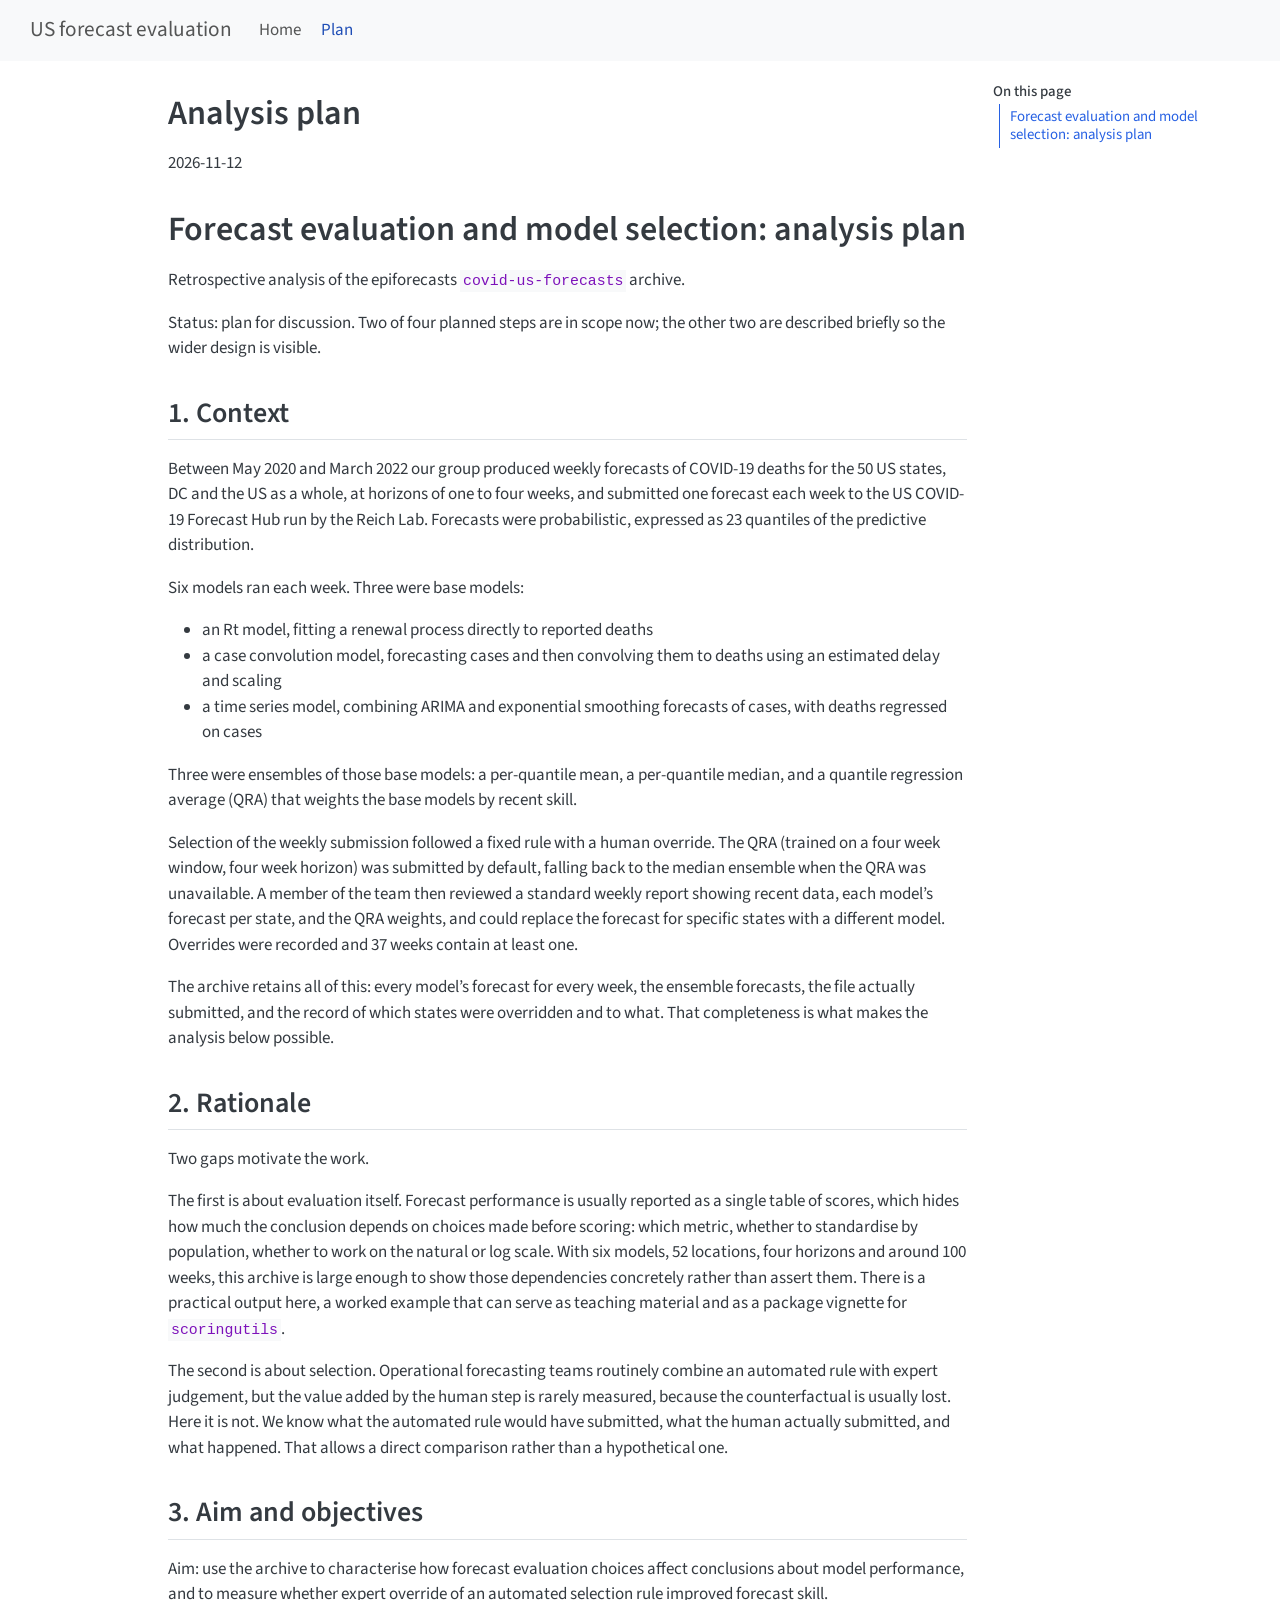
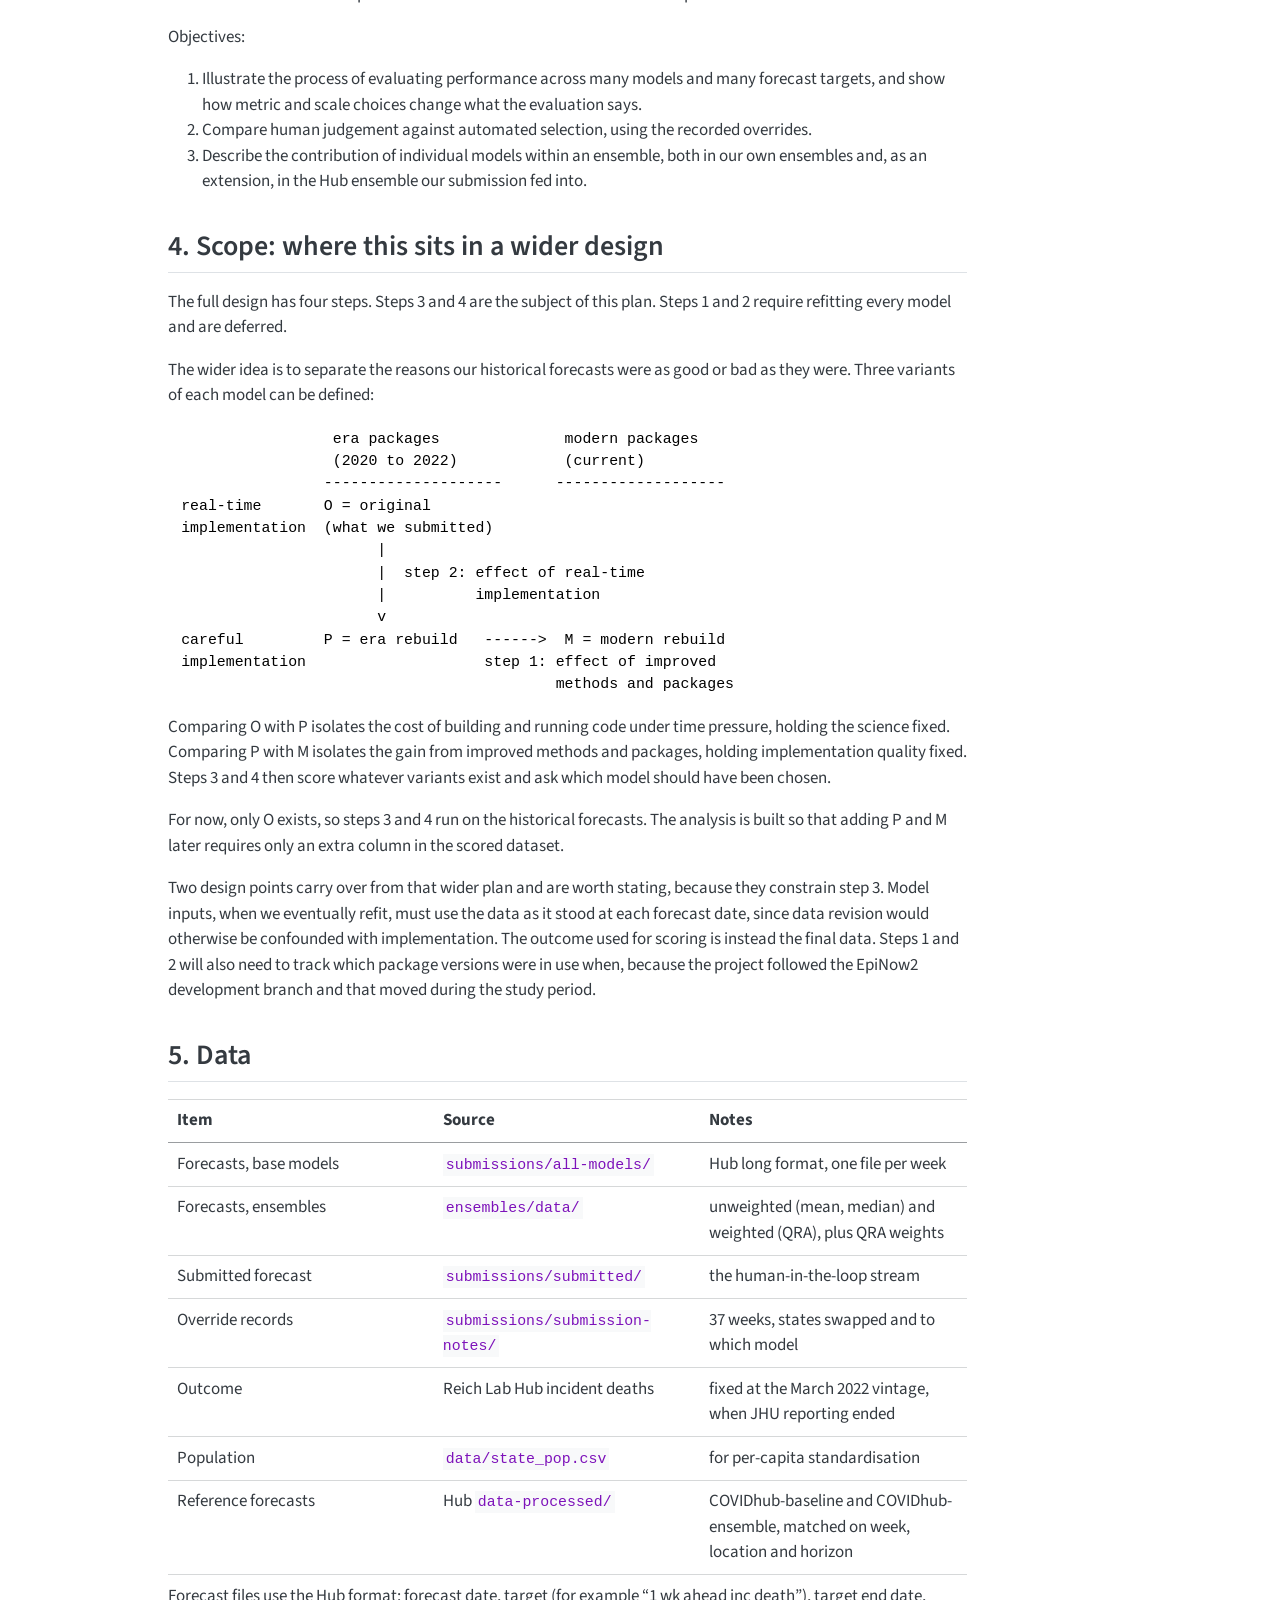
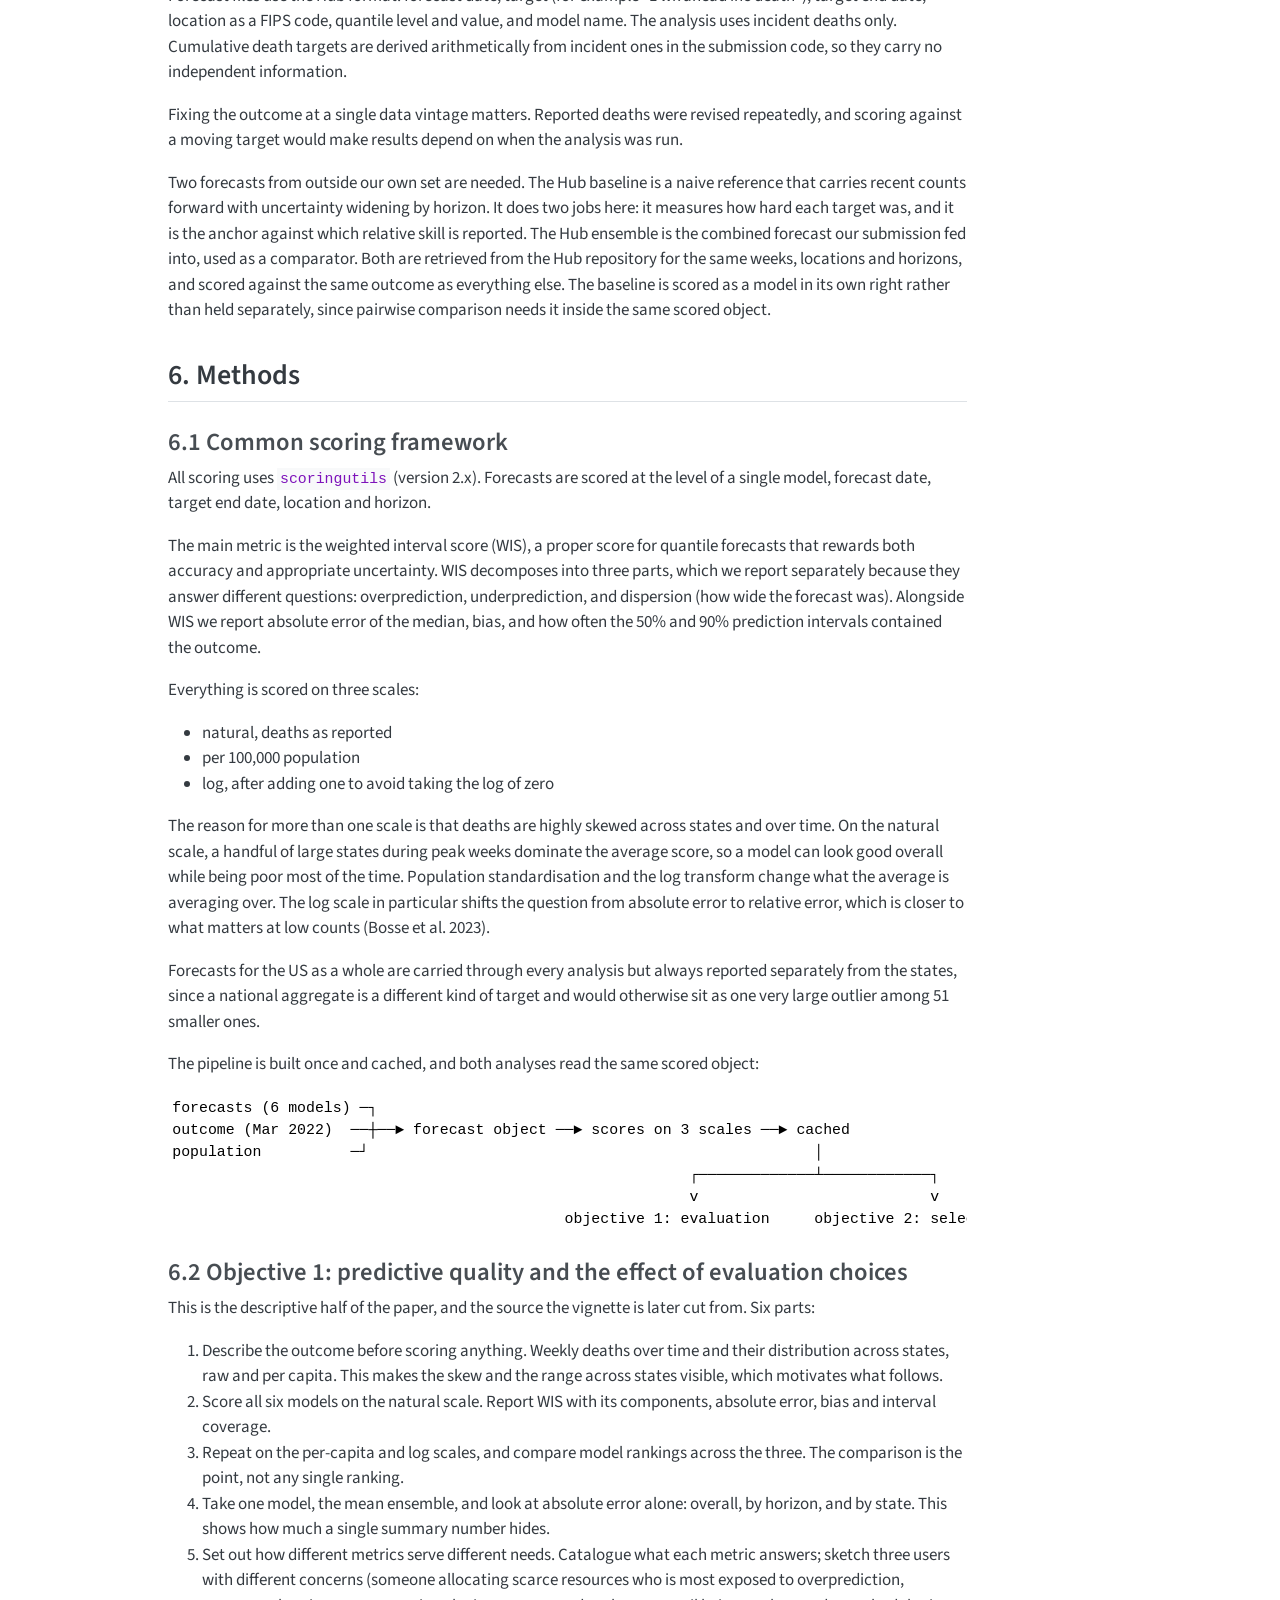
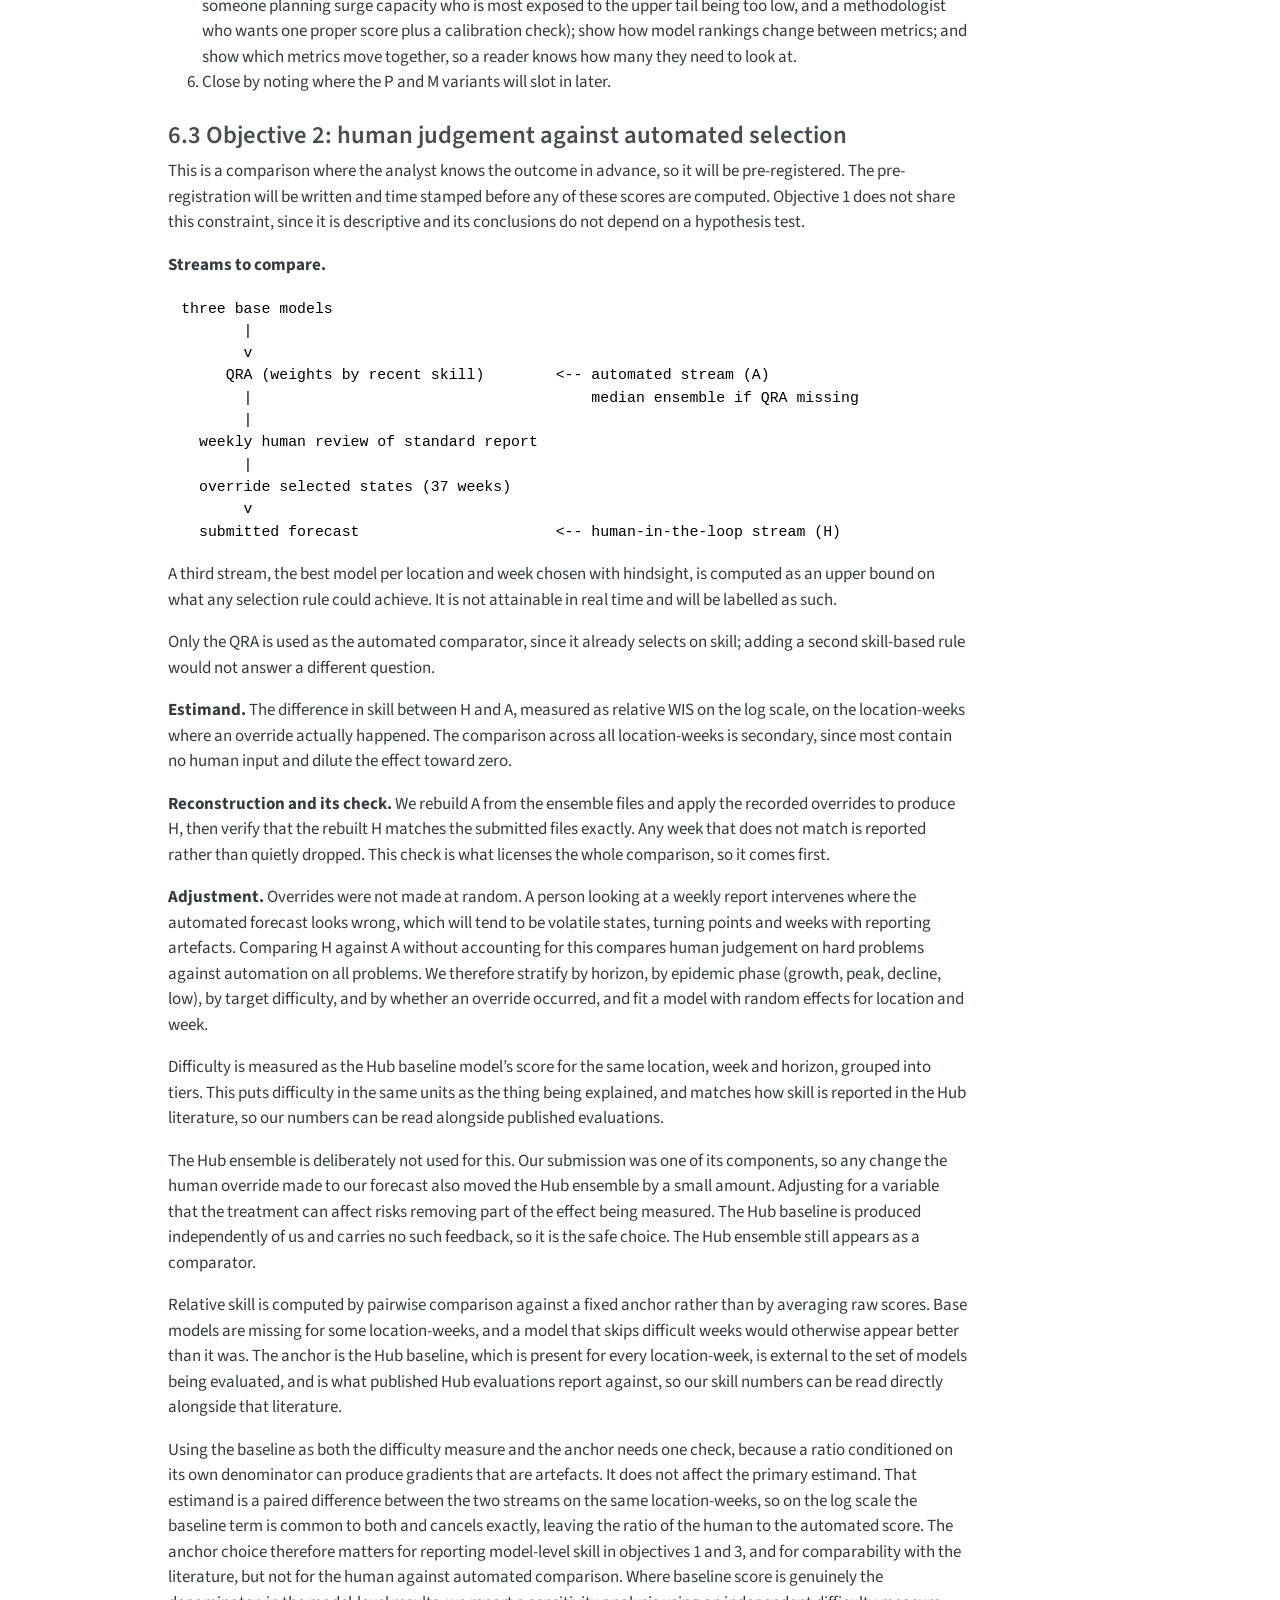
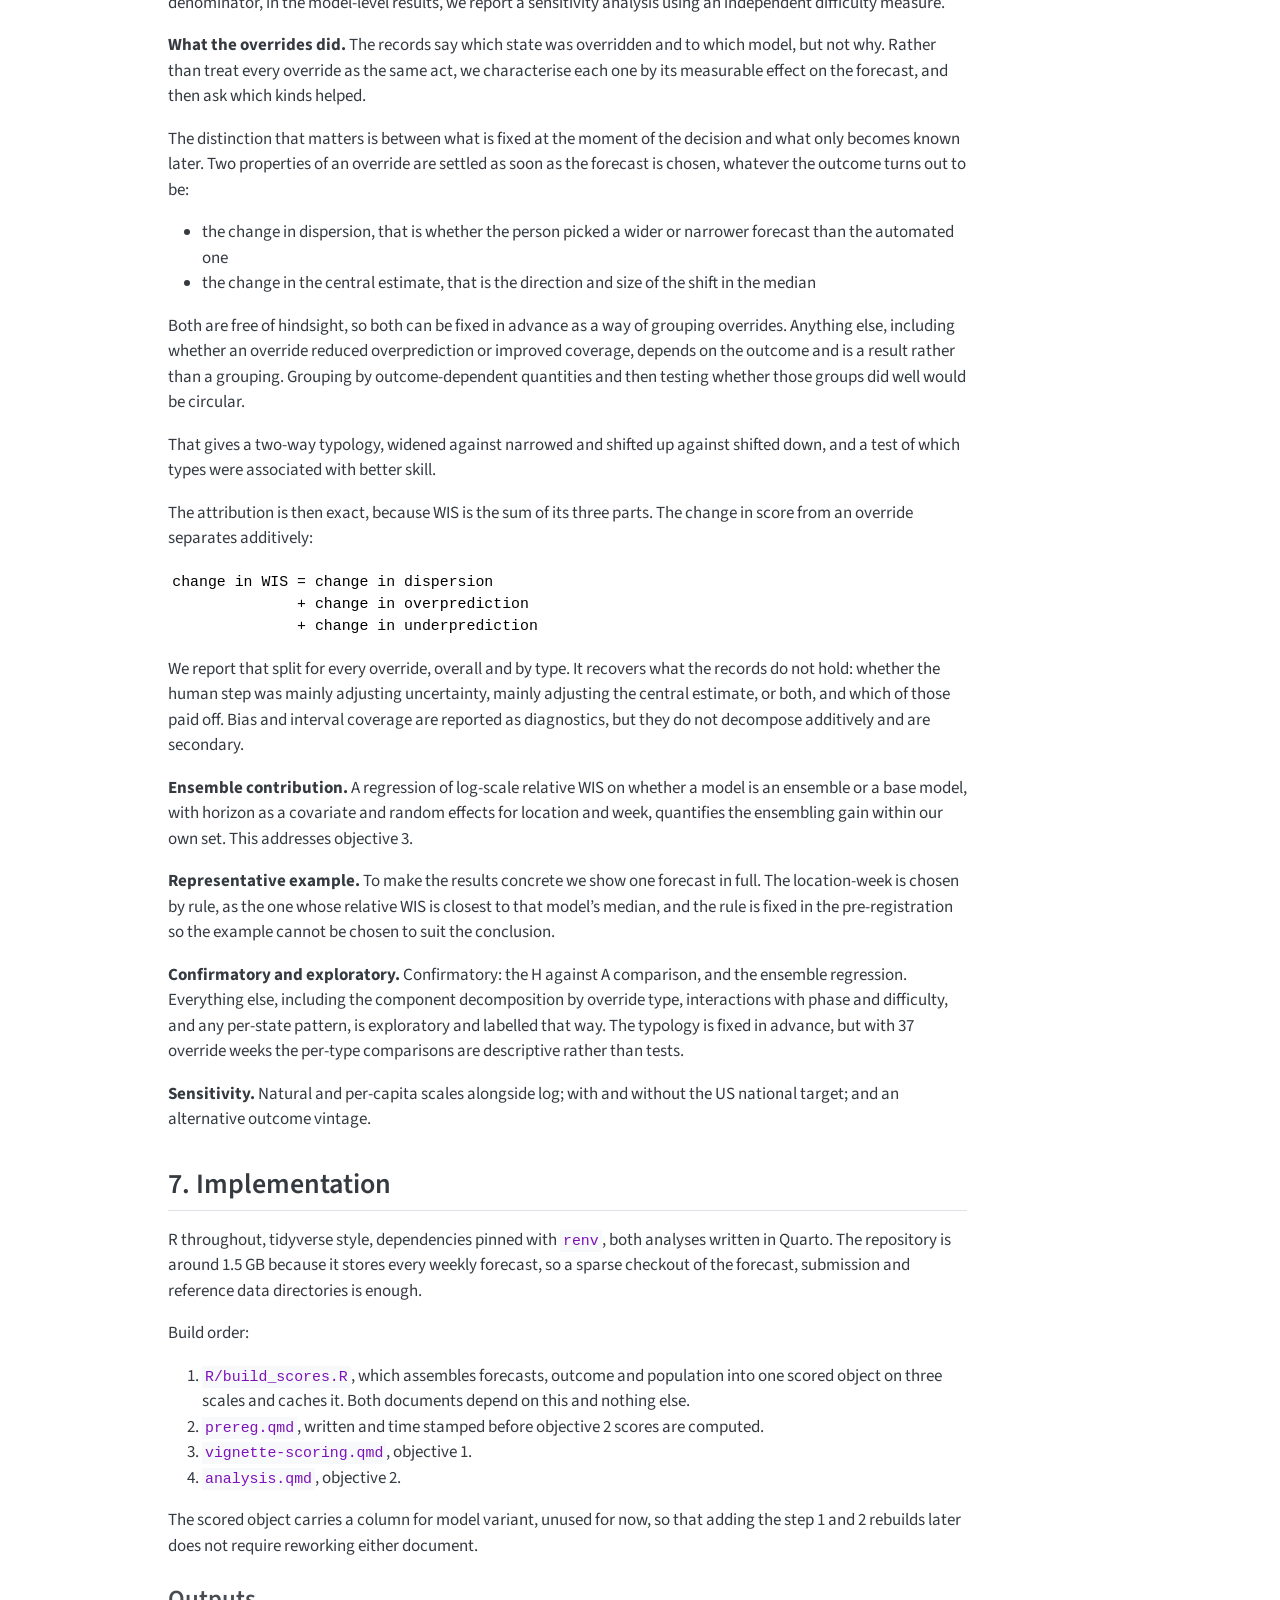
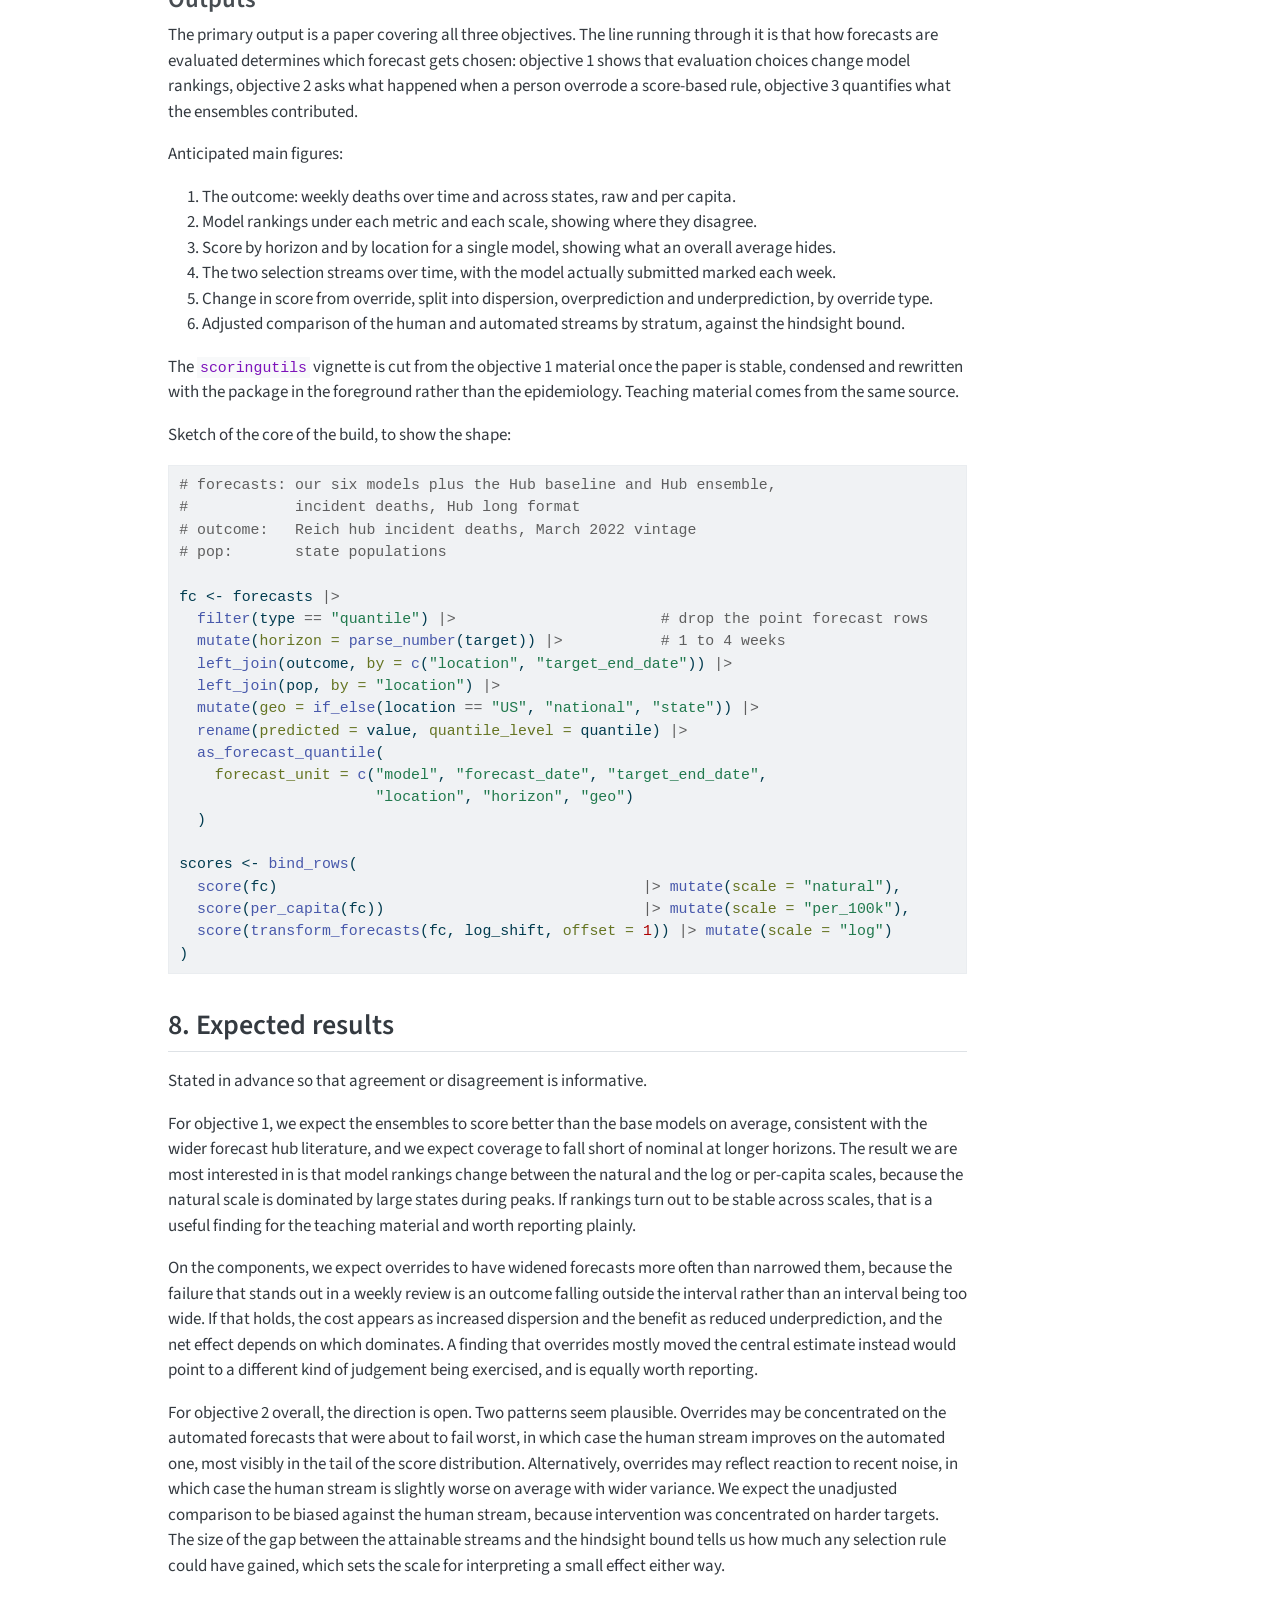
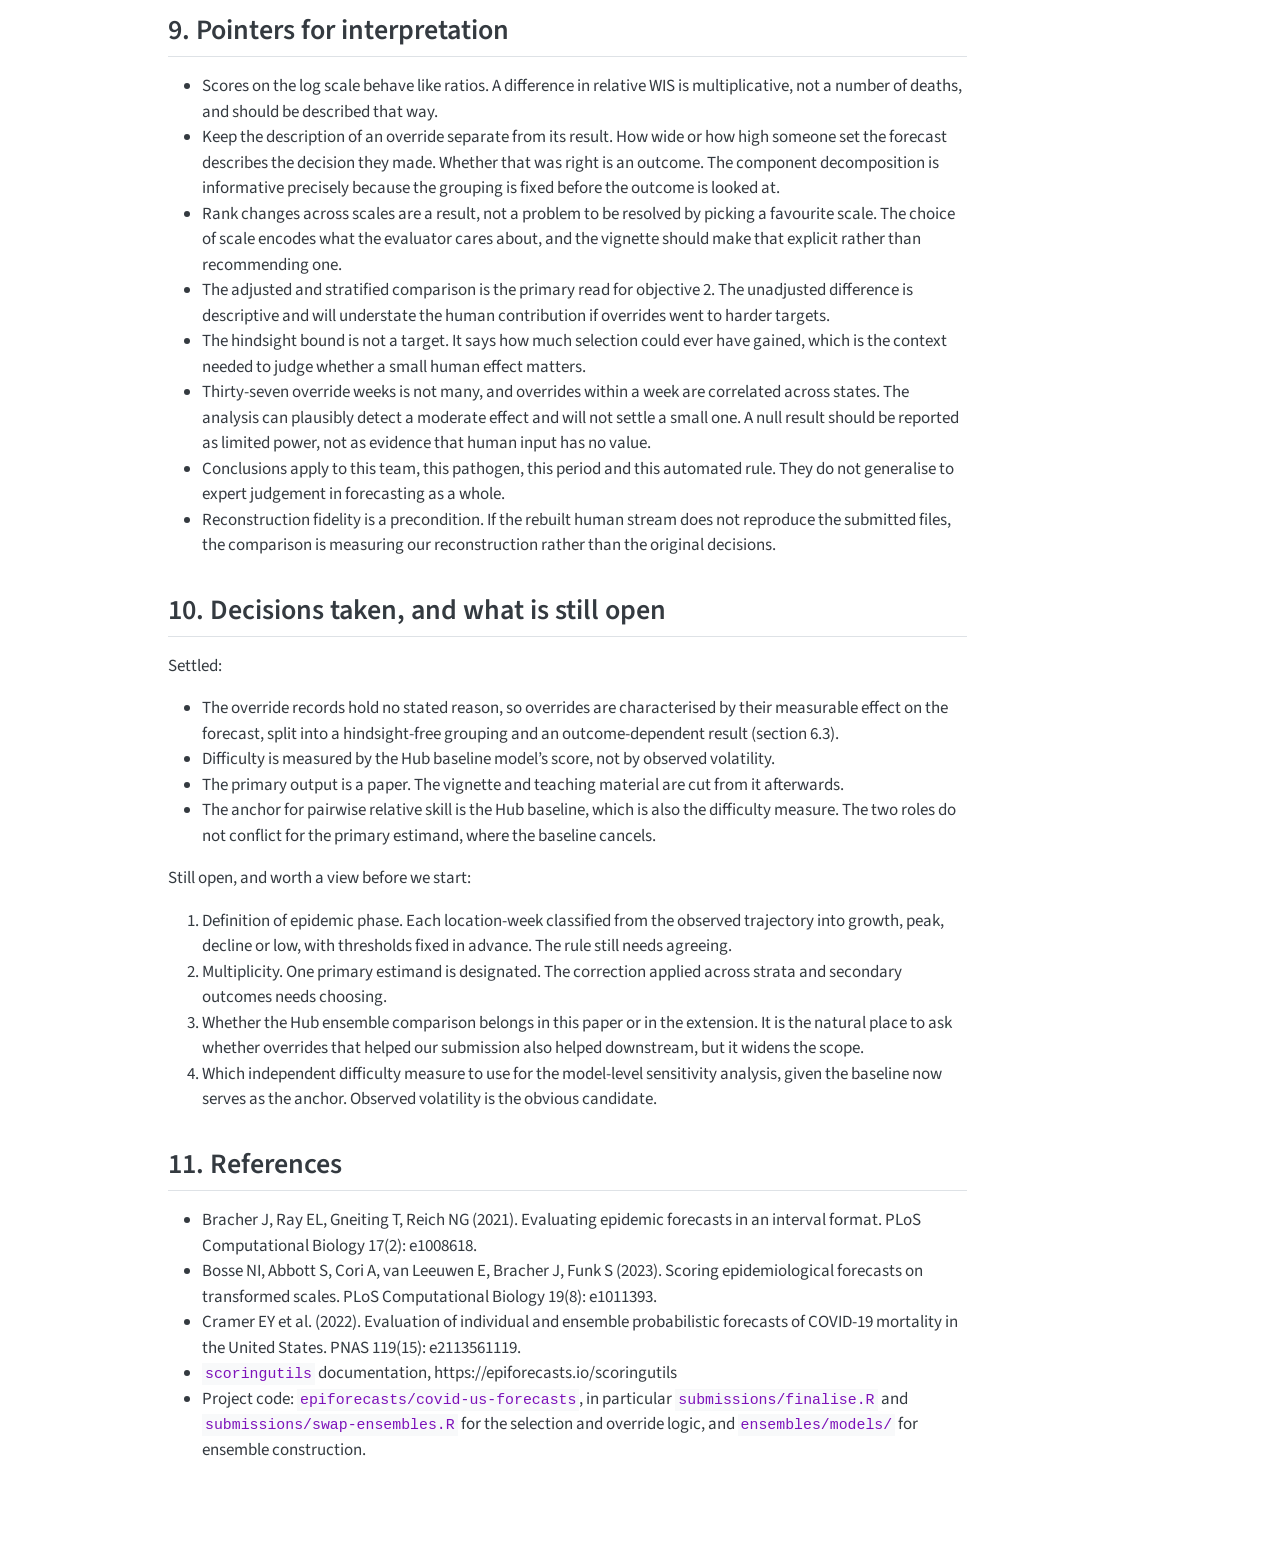
==== notebook/pages/analysis-plan.html @ fa209824 "Built site for gh-pages" ====
<!DOCTYPE html>
<html xmlns="http://www.w3.org/1999/xhtml" lang="en" xml:lang="en"><head>

<meta charset="utf-8">
<meta name="generator" content="quarto-1.7.32">

<meta name="viewport" content="width=device-width, initial-scale=1.0, user-scalable=yes">

<meta name="dcterms.date" content="2026-11-12">
<meta name="description" content="Steps 3 and 4: predictive quality, and human judgement against automated selection.">

<title>Analysis plan – US forecast evaluation</title>
<style>
code{white-space: pre-wrap;}
span.smallcaps{font-variant: small-caps;}
div.columns{display: flex; gap: min(4vw, 1.5em);}
div.column{flex: auto; overflow-x: auto;}
div.hanging-indent{margin-left: 1.5em; text-indent: -1.5em;}
ul.task-list{list-style: none;}
ul.task-list li input[type="checkbox"] {
  width: 0.8em;
  margin: 0 0.8em 0.2em -1em; /* quarto-specific, see https://github.com/quarto-dev/quarto-cli/issues/4556 */ 
  vertical-align: middle;
}
/* CSS for syntax highlighting */
html { -webkit-text-size-adjust: 100%; }
pre > code.sourceCode { white-space: pre; position: relative; }
pre > code.sourceCode > span { display: inline-block; line-height: 1.25; }
pre > code.sourceCode > span:empty { height: 1.2em; }
.sourceCode { overflow: visible; }
code.sourceCode > span { color: inherit; text-decoration: inherit; }
div.sourceCode { margin: 1em 0; }
pre.sourceCode { margin: 0; }
@media screen {
div.sourceCode { overflow: auto; }
}
@media print {
pre > code.sourceCode { white-space: pre-wrap; }
pre > code.sourceCode > span { text-indent: -5em; padding-left: 5em; }
}
pre.numberSource code
  { counter-reset: source-line 0; }
pre.numberSource code > span
  { position: relative; left: -4em; counter-increment: source-line; }
pre.numberSource code > span > a:first-child::before
  { content: counter(source-line);
    position: relative; left: -1em; text-align: right; vertical-align: baseline;
    border: none; display: inline-block;
    -webkit-touch-callout: none; -webkit-user-select: none;
    -khtml-user-select: none; -moz-user-select: none;
    -ms-user-select: none; user-select: none;
    padding: 0 4px; width: 4em;
  }
pre.numberSource { margin-left: 3em;  padding-left: 4px; }
div.sourceCode
  {   }
@media screen {
pre > code.sourceCode > span > a:first-child::before { text-decoration: underline; }
}
</style>


<script src="../../site_libs/quarto-nav/quarto-nav.js"></script>
<script src="../../site_libs/quarto-nav/headroom.min.js"></script>
<script src="../../site_libs/clipboard/clipboard.min.js"></script>
<script src="../../site_libs/quarto-search/autocomplete.umd.js"></script>
<script src="../../site_libs/quarto-search/fuse.min.js"></script>
<script src="../../site_libs/quarto-search/quarto-search.js"></script>
<meta name="quarto:offset" content="../../">
<script src="../../site_libs/quarto-html/quarto.js" type="module"></script>
<script src="../../site_libs/quarto-html/tabsets/tabsets.js" type="module"></script>
<script src="../../site_libs/quarto-html/popper.min.js"></script>
<script src="../../site_libs/quarto-html/tippy.umd.min.js"></script>
<script src="../../site_libs/quarto-html/anchor.min.js"></script>
<link href="../../site_libs/quarto-html/tippy.css" rel="stylesheet">
<link href="../../site_libs/quarto-html/quarto-syntax-highlighting-37eea08aefeeee20ff55810ff984fec1.css" rel="stylesheet" id="quarto-text-highlighting-styles">
<script src="../../site_libs/bootstrap/bootstrap.min.js"></script>
<link href="../../site_libs/bootstrap/bootstrap-icons.css" rel="stylesheet">
<link href="../../site_libs/bootstrap/bootstrap-7ab7eb6f69b5f1660abf394e13e363fe.min.css" rel="stylesheet" append-hash="true" id="quarto-bootstrap" data-mode="light">
<script id="quarto-search-options" type="application/json">{
  "location": "navbar",
  "copy-button": false,
  "collapse-after": 3,
  "panel-placement": "end",
  "type": "overlay",
  "limit": 50,
  "keyboard-shortcut": [
    "f",
    "/",
    "s"
  ],
  "show-item-context": false,
  "language": {
    "search-no-results-text": "No results",
    "search-matching-documents-text": "matching documents",
    "search-copy-link-title": "Copy link to search",
    "search-hide-matches-text": "Hide additional matches",
    "search-more-match-text": "more match in this document",
    "search-more-matches-text": "more matches in this document",
    "search-clear-button-title": "Clear",
    "search-text-placeholder": "",
    "search-detached-cancel-button-title": "Cancel",
    "search-submit-button-title": "Submit",
    "search-label": "Search"
  }
}</script>


</head>

<body class="nav-fixed quarto-light">

<div id="quarto-search-results"></div>
  <header id="quarto-header" class="headroom fixed-top">
    <nav class="navbar navbar-expand-lg " data-bs-theme="dark">
      <div class="navbar-container container-fluid">
      <div class="navbar-brand-container mx-auto">
    <a class="navbar-brand" href="../../index.html">
    <span class="navbar-title">US forecast evaluation</span>
    </a>
  </div>
            <div id="quarto-search" class="" title="Search"></div>
          <button class="navbar-toggler" type="button" data-bs-toggle="collapse" data-bs-target="#navbarCollapse" aria-controls="navbarCollapse" role="menu" aria-expanded="false" aria-label="Toggle navigation" onclick="if (window.quartoToggleHeadroom) { window.quartoToggleHeadroom(); }">
  <span class="navbar-toggler-icon"></span>
</button>
          <div class="collapse navbar-collapse" id="navbarCollapse">
            <ul class="navbar-nav navbar-nav-scroll me-auto">
  <li class="nav-item">
    <a class="nav-link" href="../../index.html"> 
<span class="menu-text">Home</span></a>
  </li>  
  <li class="nav-item">
    <a class="nav-link active" href="../../notebook/pages/analysis-plan.html" aria-current="page"> 
<span class="menu-text">Plan</span></a>
  </li>  
</ul>
          </div> <!-- /navcollapse -->
            <div class="quarto-navbar-tools">
</div>
      </div> <!-- /container-fluid -->
    </nav>
</header>
<!-- content -->
<div id="quarto-content" class="quarto-container page-columns page-rows-contents page-layout-article page-navbar">
<!-- sidebar -->
<!-- margin-sidebar -->
    <div id="quarto-margin-sidebar" class="sidebar margin-sidebar">
        <nav id="TOC" role="doc-toc" class="toc-active">
    <h2 id="toc-title">On this page</h2>
   
  <ul>
  <li><a href="#forecast-evaluation-and-model-selection-analysis-plan" id="toc-forecast-evaluation-and-model-selection-analysis-plan" class="nav-link active" data-scroll-target="#forecast-evaluation-and-model-selection-analysis-plan">Forecast evaluation and model selection: analysis plan</a>
  <ul class="collapse">
  <li><a href="#context" id="toc-context" class="nav-link" data-scroll-target="#context">1. Context</a></li>
  <li><a href="#rationale" id="toc-rationale" class="nav-link" data-scroll-target="#rationale">2. Rationale</a></li>
  <li><a href="#aim-and-objectives" id="toc-aim-and-objectives" class="nav-link" data-scroll-target="#aim-and-objectives">3. Aim and objectives</a></li>
  <li><a href="#scope-where-this-sits-in-a-wider-design" id="toc-scope-where-this-sits-in-a-wider-design" class="nav-link" data-scroll-target="#scope-where-this-sits-in-a-wider-design">4. Scope: where this sits in a wider design</a></li>
  <li><a href="#data" id="toc-data" class="nav-link" data-scroll-target="#data">5. Data</a></li>
  <li><a href="#methods" id="toc-methods" class="nav-link" data-scroll-target="#methods">6. Methods</a>
  <ul class="collapse">
  <li><a href="#common-scoring-framework" id="toc-common-scoring-framework" class="nav-link" data-scroll-target="#common-scoring-framework">6.1 Common scoring framework</a></li>
  <li><a href="#objective-1-predictive-quality-and-the-effect-of-evaluation-choices" id="toc-objective-1-predictive-quality-and-the-effect-of-evaluation-choices" class="nav-link" data-scroll-target="#objective-1-predictive-quality-and-the-effect-of-evaluation-choices">6.2 Objective 1: predictive quality and the effect of evaluation choices</a></li>
  <li><a href="#objective-2-human-judgement-against-automated-selection" id="toc-objective-2-human-judgement-against-automated-selection" class="nav-link" data-scroll-target="#objective-2-human-judgement-against-automated-selection">6.3 Objective 2: human judgement against automated selection</a></li>
  </ul></li>
  <li><a href="#implementation" id="toc-implementation" class="nav-link" data-scroll-target="#implementation">7. Implementation</a>
  <ul class="collapse">
  <li><a href="#outputs" id="toc-outputs" class="nav-link" data-scroll-target="#outputs">Outputs</a></li>
  </ul></li>
  <li><a href="#expected-results" id="toc-expected-results" class="nav-link" data-scroll-target="#expected-results">8. Expected results</a></li>
  <li><a href="#pointers-for-interpretation" id="toc-pointers-for-interpretation" class="nav-link" data-scroll-target="#pointers-for-interpretation">9. Pointers for interpretation</a></li>
  <li><a href="#decisions-taken-and-what-is-still-open" id="toc-decisions-taken-and-what-is-still-open" class="nav-link" data-scroll-target="#decisions-taken-and-what-is-still-open">10. Decisions taken, and what is still open</a></li>
  <li><a href="#references" id="toc-references" class="nav-link" data-scroll-target="#references">11. References</a></li>
  </ul></li>
  </ul>
</nav>
    </div>
<!-- main -->
<main class="content" id="quarto-document-content"><header id="title-block-header" class="quarto-title-block"><h1 class="title display-7">Analysis plan</h1></header>

<header id="title-block-header">


<p class="date">2026-11-12</p>
</header>


<!-- The plan lives in plans/analysis-plan.md. Edit it there, not here. -->
<section id="forecast-evaluation-and-model-selection-analysis-plan" class="level1">
<h1>Forecast evaluation and model selection: analysis plan</h1>
<p>Retrospective analysis of the epiforecasts <code>covid-us-forecasts</code> archive.</p>
<p>Status: plan for discussion. Two of four planned steps are in scope now; the other two are described briefly so the wider design is visible.</p>
<section id="context" class="level2">
<h2 class="anchored" data-anchor-id="context">1. Context</h2>
<p>Between May 2020 and March 2022 our group produced weekly forecasts of COVID-19 deaths for the 50 US states, DC and the US as a whole, at horizons of one to four weeks, and submitted one forecast each week to the US COVID-19 Forecast Hub run by the Reich Lab. Forecasts were probabilistic, expressed as 23 quantiles of the predictive distribution.</p>
<p>Six models ran each week. Three were base models:</p>
<ul>
<li>an Rt model, fitting a renewal process directly to reported deaths</li>
<li>a case convolution model, forecasting cases and then convolving them to deaths using an estimated delay and scaling</li>
<li>a time series model, combining ARIMA and exponential smoothing forecasts of cases, with deaths regressed on cases</li>
</ul>
<p>Three were ensembles of those base models: a per-quantile mean, a per-quantile median, and a quantile regression average (QRA) that weights the base models by recent skill.</p>
<p>Selection of the weekly submission followed a fixed rule with a human override. The QRA (trained on a four week window, four week horizon) was submitted by default, falling back to the median ensemble when the QRA was unavailable. A member of the team then reviewed a standard weekly report showing recent data, each model’s forecast per state, and the QRA weights, and could replace the forecast for specific states with a different model. Overrides were recorded and 37 weeks contain at least one.</p>
<p>The archive retains all of this: every model’s forecast for every week, the ensemble forecasts, the file actually submitted, and the record of which states were overridden and to what. That completeness is what makes the analysis below possible.</p>
</section>
<section id="rationale" class="level2">
<h2 class="anchored" data-anchor-id="rationale">2. Rationale</h2>
<p>Two gaps motivate the work.</p>
<p>The first is about evaluation itself. Forecast performance is usually reported as a single table of scores, which hides how much the conclusion depends on choices made before scoring: which metric, whether to standardise by population, whether to work on the natural or log scale. With six models, 52 locations, four horizons and around 100 weeks, this archive is large enough to show those dependencies concretely rather than assert them. There is a practical output here, a worked example that can serve as teaching material and as a package vignette for <code>scoringutils</code>.</p>
<p>The second is about selection. Operational forecasting teams routinely combine an automated rule with expert judgement, but the value added by the human step is rarely measured, because the counterfactual is usually lost. Here it is not. We know what the automated rule would have submitted, what the human actually submitted, and what happened. That allows a direct comparison rather than a hypothetical one.</p>
</section>
<section id="aim-and-objectives" class="level2">
<h2 class="anchored" data-anchor-id="aim-and-objectives">3. Aim and objectives</h2>
<p>Aim: use the archive to characterise how forecast evaluation choices affect conclusions about model performance, and to measure whether expert override of an automated selection rule improved forecast skill.</p>
<p>Objectives:</p>
<ol type="1">
<li>Illustrate the process of evaluating performance across many models and many forecast targets, and show how metric and scale choices change what the evaluation says.</li>
<li>Compare human judgement against automated selection, using the recorded overrides.</li>
<li>Describe the contribution of individual models within an ensemble, both in our own ensembles and, as an extension, in the Hub ensemble our submission fed into.</li>
</ol>
</section>
<section id="scope-where-this-sits-in-a-wider-design" class="level2">
<h2 class="anchored" data-anchor-id="scope-where-this-sits-in-a-wider-design">4. Scope: where this sits in a wider design</h2>
<p>The full design has four steps. Steps 3 and 4 are the subject of this plan. Steps 1 and 2 require refitting every model and are deferred.</p>
<p>The wider idea is to separate the reasons our historical forecasts were as good or bad as they were. Three variants of each model can be defined:</p>
<pre><code>                  era packages              modern packages
                  (2020 to 2022)            (current)
                 --------------------      -------------------
 real-time       O = original
 implementation  (what we submitted)
                       |
                       |  step 2: effect of real-time
                       |          implementation
                       v
 careful         P = era rebuild   ------&gt;  M = modern rebuild
 implementation                    step 1: effect of improved
                                           methods and packages</code></pre>
<p>Comparing O with P isolates the cost of building and running code under time pressure, holding the science fixed. Comparing P with M isolates the gain from improved methods and packages, holding implementation quality fixed. Steps 3 and 4 then score whatever variants exist and ask which model should have been chosen.</p>
<p>For now, only O exists, so steps 3 and 4 run on the historical forecasts. The analysis is built so that adding P and M later requires only an extra column in the scored dataset.</p>
<p>Two design points carry over from that wider plan and are worth stating, because they constrain step 3. Model inputs, when we eventually refit, must use the data as it stood at each forecast date, since data revision would otherwise be confounded with implementation. The outcome used for scoring is instead the final data. Steps 1 and 2 will also need to track which package versions were in use when, because the project followed the EpiNow2 development branch and that moved during the study period.</p>
</section>
<section id="data" class="level2">
<h2 class="anchored" data-anchor-id="data">5. Data</h2>
<table class="caption-top table">
<colgroup>
<col style="width: 33%">
<col style="width: 33%">
<col style="width: 33%">
</colgroup>
<thead>
<tr class="header">
<th>Item</th>
<th>Source</th>
<th>Notes</th>
</tr>
</thead>
<tbody>
<tr class="odd">
<td>Forecasts, base models</td>
<td><code>submissions/all-models/</code></td>
<td>Hub long format, one file per week</td>
</tr>
<tr class="even">
<td>Forecasts, ensembles</td>
<td><code>ensembles/data/</code></td>
<td>unweighted (mean, median) and weighted (QRA), plus QRA weights</td>
</tr>
<tr class="odd">
<td>Submitted forecast</td>
<td><code>submissions/submitted/</code></td>
<td>the human-in-the-loop stream</td>
</tr>
<tr class="even">
<td>Override records</td>
<td><code>submissions/submission-notes/</code></td>
<td>37 weeks, states swapped and to which model</td>
</tr>
<tr class="odd">
<td>Outcome</td>
<td>Reich Lab Hub incident deaths</td>
<td>fixed at the March 2022 vintage, when JHU reporting ended</td>
</tr>
<tr class="even">
<td>Population</td>
<td><code>data/state_pop.csv</code></td>
<td>for per-capita standardisation</td>
</tr>
<tr class="odd">
<td>Reference forecasts</td>
<td>Hub <code>data-processed/</code></td>
<td>COVIDhub-baseline and COVIDhub-ensemble, matched on week, location and horizon</td>
</tr>
</tbody>
</table>
<p>Forecast files use the Hub format: forecast date, target (for example “1 wk ahead inc death”), target end date, location as a FIPS code, quantile level and value, and model name. The analysis uses incident deaths only. Cumulative death targets are derived arithmetically from incident ones in the submission code, so they carry no independent information.</p>
<p>Fixing the outcome at a single data vintage matters. Reported deaths were revised repeatedly, and scoring against a moving target would make results depend on when the analysis was run.</p>
<p>Two forecasts from outside our own set are needed. The Hub baseline is a naive reference that carries recent counts forward with uncertainty widening by horizon. It does two jobs here: it measures how hard each target was, and it is the anchor against which relative skill is reported. The Hub ensemble is the combined forecast our submission fed into, used as a comparator. Both are retrieved from the Hub repository for the same weeks, locations and horizons, and scored against the same outcome as everything else. The baseline is scored as a model in its own right rather than held separately, since pairwise comparison needs it inside the same scored object.</p>
</section>
<section id="methods" class="level2">
<h2 class="anchored" data-anchor-id="methods">6. Methods</h2>
<section id="common-scoring-framework" class="level3">
<h3 class="anchored" data-anchor-id="common-scoring-framework">6.1 Common scoring framework</h3>
<p>All scoring uses <code>scoringutils</code> (version 2.x). Forecasts are scored at the level of a single model, forecast date, target end date, location and horizon.</p>
<p>The main metric is the weighted interval score (WIS), a proper score for quantile forecasts that rewards both accuracy and appropriate uncertainty. WIS decomposes into three parts, which we report separately because they answer different questions: overprediction, underprediction, and dispersion (how wide the forecast was). Alongside WIS we report absolute error of the median, bias, and how often the 50% and 90% prediction intervals contained the outcome.</p>
<p>Everything is scored on three scales:</p>
<ul>
<li>natural, deaths as reported</li>
<li>per 100,000 population</li>
<li>log, after adding one to avoid taking the log of zero</li>
</ul>
<p>The reason for more than one scale is that deaths are highly skewed across states and over time. On the natural scale, a handful of large states during peak weeks dominate the average score, so a model can look good overall while being poor most of the time. Population standardisation and the log transform change what the average is averaging over. The log scale in particular shifts the question from absolute error to relative error, which is closer to what matters at low counts (Bosse et al.&nbsp;2023).</p>
<p>Forecasts for the US as a whole are carried through every analysis but always reported separately from the states, since a national aggregate is a different kind of target and would otherwise sit as one very large outlier among 51 smaller ones.</p>
<p>The pipeline is built once and cached, and both analyses read the same scored object:</p>
<pre><code>forecasts (6 models) ─┐
outcome (Mar 2022)  ──┼──► forecast object ──► scores on 3 scales ──► cached
population          ─┘                                                  │
                                                          ┌─────────────┴────────────┐
                                                          v                          v
                                            objective 1: evaluation     objective 2: selection</code></pre>
</section>
<section id="objective-1-predictive-quality-and-the-effect-of-evaluation-choices" class="level3">
<h3 class="anchored" data-anchor-id="objective-1-predictive-quality-and-the-effect-of-evaluation-choices">6.2 Objective 1: predictive quality and the effect of evaluation choices</h3>
<p>This is the descriptive half of the paper, and the source the vignette is later cut from. Six parts:</p>
<ol type="1">
<li>Describe the outcome before scoring anything. Weekly deaths over time and their distribution across states, raw and per capita. This makes the skew and the range across states visible, which motivates what follows.</li>
<li>Score all six models on the natural scale. Report WIS with its components, absolute error, bias and interval coverage.</li>
<li>Repeat on the per-capita and log scales, and compare model rankings across the three. The comparison is the point, not any single ranking.</li>
<li>Take one model, the mean ensemble, and look at absolute error alone: overall, by horizon, and by state. This shows how much a single summary number hides.</li>
<li>Set out how different metrics serve different needs. Catalogue what each metric answers; sketch three users with different concerns (someone allocating scarce resources who is most exposed to overprediction, someone planning surge capacity who is most exposed to the upper tail being too low, and a methodologist who wants one proper score plus a calibration check); show how model rankings change between metrics; and show which metrics move together, so a reader knows how many they need to look at.</li>
<li>Close by noting where the P and M variants will slot in later.</li>
</ol>
</section>
<section id="objective-2-human-judgement-against-automated-selection" class="level3">
<h3 class="anchored" data-anchor-id="objective-2-human-judgement-against-automated-selection">6.3 Objective 2: human judgement against automated selection</h3>
<p>This is a comparison where the analyst knows the outcome in advance, so it will be pre-registered. The pre-registration will be written and time stamped before any of these scores are computed. Objective 1 does not share this constraint, since it is descriptive and its conclusions do not depend on a hypothesis test.</p>
<p><strong>Streams to compare.</strong></p>
<pre><code> three base models
        |
        v
      QRA (weights by recent skill)        &lt;-- automated stream (A)
        |                                      median ensemble if QRA missing
        |
   weekly human review of standard report
        |
   override selected states (37 weeks)
        v
   submitted forecast                      &lt;-- human-in-the-loop stream (H)</code></pre>
<p>A third stream, the best model per location and week chosen with hindsight, is computed as an upper bound on what any selection rule could achieve. It is not attainable in real time and will be labelled as such.</p>
<p>Only the QRA is used as the automated comparator, since it already selects on skill; adding a second skill-based rule would not answer a different question.</p>
<p><strong>Estimand.</strong> The difference in skill between H and A, measured as relative WIS on the log scale, on the location-weeks where an override actually happened. The comparison across all location-weeks is secondary, since most contain no human input and dilute the effect toward zero.</p>
<p><strong>Reconstruction and its check.</strong> We rebuild A from the ensemble files and apply the recorded overrides to produce H, then verify that the rebuilt H matches the submitted files exactly. Any week that does not match is reported rather than quietly dropped. This check is what licenses the whole comparison, so it comes first.</p>
<p><strong>Adjustment.</strong> Overrides were not made at random. A person looking at a weekly report intervenes where the automated forecast looks wrong, which will tend to be volatile states, turning points and weeks with reporting artefacts. Comparing H against A without accounting for this compares human judgement on hard problems against automation on all problems. We therefore stratify by horizon, by epidemic phase (growth, peak, decline, low), by target difficulty, and by whether an override occurred, and fit a model with random effects for location and week.</p>
<p>Difficulty is measured as the Hub baseline model’s score for the same location, week and horizon, grouped into tiers. This puts difficulty in the same units as the thing being explained, and matches how skill is reported in the Hub literature, so our numbers can be read alongside published evaluations.</p>
<p>The Hub ensemble is deliberately not used for this. Our submission was one of its components, so any change the human override made to our forecast also moved the Hub ensemble by a small amount. Adjusting for a variable that the treatment can affect risks removing part of the effect being measured. The Hub baseline is produced independently of us and carries no such feedback, so it is the safe choice. The Hub ensemble still appears as a comparator.</p>
<p>Relative skill is computed by pairwise comparison against a fixed anchor rather than by averaging raw scores. Base models are missing for some location-weeks, and a model that skips difficult weeks would otherwise appear better than it was. The anchor is the Hub baseline, which is present for every location-week, is external to the set of models being evaluated, and is what published Hub evaluations report against, so our skill numbers can be read directly alongside that literature.</p>
<p>Using the baseline as both the difficulty measure and the anchor needs one check, because a ratio conditioned on its own denominator can produce gradients that are artefacts. It does not affect the primary estimand. That estimand is a paired difference between the two streams on the same location-weeks, so on the log scale the baseline term is common to both and cancels exactly, leaving the ratio of the human to the automated score. The anchor choice therefore matters for reporting model-level skill in objectives 1 and 3, and for comparability with the literature, but not for the human against automated comparison. Where baseline score is genuinely the denominator, in the model-level results, we report a sensitivity analysis using an independent difficulty measure.</p>
<p><strong>What the overrides did.</strong> The records say which state was overridden and to which model, but not why. Rather than treat every override as the same act, we characterise each one by its measurable effect on the forecast, and then ask which kinds helped.</p>
<p>The distinction that matters is between what is fixed at the moment of the decision and what only becomes known later. Two properties of an override are settled as soon as the forecast is chosen, whatever the outcome turns out to be:</p>
<ul>
<li>the change in dispersion, that is whether the person picked a wider or narrower forecast than the automated one</li>
<li>the change in the central estimate, that is the direction and size of the shift in the median</li>
</ul>
<p>Both are free of hindsight, so both can be fixed in advance as a way of grouping overrides. Anything else, including whether an override reduced overprediction or improved coverage, depends on the outcome and is a result rather than a grouping. Grouping by outcome-dependent quantities and then testing whether those groups did well would be circular.</p>
<p>That gives a two-way typology, widened against narrowed and shifted up against shifted down, and a test of which types were associated with better skill.</p>
<p>The attribution is then exact, because WIS is the sum of its three parts. The change in score from an override separates additively:</p>
<pre><code>change in WIS = change in dispersion
              + change in overprediction
              + change in underprediction</code></pre>
<p>We report that split for every override, overall and by type. It recovers what the records do not hold: whether the human step was mainly adjusting uncertainty, mainly adjusting the central estimate, or both, and which of those paid off. Bias and interval coverage are reported as diagnostics, but they do not decompose additively and are secondary.</p>
<p><strong>Ensemble contribution.</strong> A regression of log-scale relative WIS on whether a model is an ensemble or a base model, with horizon as a covariate and random effects for location and week, quantifies the ensembling gain within our own set. This addresses objective 3.</p>
<p><strong>Representative example.</strong> To make the results concrete we show one forecast in full. The location-week is chosen by rule, as the one whose relative WIS is closest to that model’s median, and the rule is fixed in the pre-registration so the example cannot be chosen to suit the conclusion.</p>
<p><strong>Confirmatory and exploratory.</strong> Confirmatory: the H against A comparison, and the ensemble regression. Everything else, including the component decomposition by override type, interactions with phase and difficulty, and any per-state pattern, is exploratory and labelled that way. The typology is fixed in advance, but with 37 override weeks the per-type comparisons are descriptive rather than tests.</p>
<p><strong>Sensitivity.</strong> Natural and per-capita scales alongside log; with and without the US national target; and an alternative outcome vintage.</p>
</section>
</section>
<section id="implementation" class="level2">
<h2 class="anchored" data-anchor-id="implementation">7. Implementation</h2>
<p>R throughout, tidyverse style, dependencies pinned with <code>renv</code>, both analyses written in Quarto. The repository is around 1.5 GB because it stores every weekly forecast, so a sparse checkout of the forecast, submission and reference data directories is enough.</p>
<p>Build order:</p>
<ol type="1">
<li><code>R/build_scores.R</code>, which assembles forecasts, outcome and population into one scored object on three scales and caches it. Both documents depend on this and nothing else.</li>
<li><code>prereg.qmd</code>, written and time stamped before objective 2 scores are computed.</li>
<li><code>vignette-scoring.qmd</code>, objective 1.</li>
<li><code>analysis.qmd</code>, objective 2.</li>
</ol>
<p>The scored object carries a column for model variant, unused for now, so that adding the step 1 and 2 rebuilds later does not require reworking either document.</p>
<section id="outputs" class="level3">
<h3 class="anchored" data-anchor-id="outputs">Outputs</h3>
<p>The primary output is a paper covering all three objectives. The line running through it is that how forecasts are evaluated determines which forecast gets chosen: objective 1 shows that evaluation choices change model rankings, objective 2 asks what happened when a person overrode a score-based rule, objective 3 quantifies what the ensembles contributed.</p>
<p>Anticipated main figures:</p>
<ol type="1">
<li>The outcome: weekly deaths over time and across states, raw and per capita.</li>
<li>Model rankings under each metric and each scale, showing where they disagree.</li>
<li>Score by horizon and by location for a single model, showing what an overall average hides.</li>
<li>The two selection streams over time, with the model actually submitted marked each week.</li>
<li>Change in score from override, split into dispersion, overprediction and underprediction, by override type.</li>
<li>Adjusted comparison of the human and automated streams by stratum, against the hindsight bound.</li>
</ol>
<p>The <code>scoringutils</code> vignette is cut from the objective 1 material once the paper is stable, condensed and rewritten with the package in the foreground rather than the epidemiology. Teaching material comes from the same source.</p>
<p>Sketch of the core of the build, to show the shape:</p>
<div class="sourceCode" id="cb5"><pre class="sourceCode r code-with-copy"><code class="sourceCode r"><span id="cb5-1"><a href="#cb5-1" aria-hidden="true" tabindex="-1"></a><span class="co"># forecasts: our six models plus the Hub baseline and Hub ensemble,</span></span>
<span id="cb5-2"><a href="#cb5-2" aria-hidden="true" tabindex="-1"></a><span class="co">#            incident deaths, Hub long format</span></span>
<span id="cb5-3"><a href="#cb5-3" aria-hidden="true" tabindex="-1"></a><span class="co"># outcome:   Reich hub incident deaths, March 2022 vintage</span></span>
<span id="cb5-4"><a href="#cb5-4" aria-hidden="true" tabindex="-1"></a><span class="co"># pop:       state populations</span></span>
<span id="cb5-5"><a href="#cb5-5" aria-hidden="true" tabindex="-1"></a></span>
<span id="cb5-6"><a href="#cb5-6" aria-hidden="true" tabindex="-1"></a>fc <span class="ot">&lt;-</span> forecasts <span class="sc">|&gt;</span></span>
<span id="cb5-7"><a href="#cb5-7" aria-hidden="true" tabindex="-1"></a>  <span class="fu">filter</span>(type <span class="sc">==</span> <span class="st">"quantile"</span>) <span class="sc">|&gt;</span>                       <span class="co"># drop the point forecast rows</span></span>
<span id="cb5-8"><a href="#cb5-8" aria-hidden="true" tabindex="-1"></a>  <span class="fu">mutate</span>(<span class="at">horizon =</span> <span class="fu">parse_number</span>(target)) <span class="sc">|&gt;</span>           <span class="co"># 1 to 4 weeks</span></span>
<span id="cb5-9"><a href="#cb5-9" aria-hidden="true" tabindex="-1"></a>  <span class="fu">left_join</span>(outcome, <span class="at">by =</span> <span class="fu">c</span>(<span class="st">"location"</span>, <span class="st">"target_end_date"</span>)) <span class="sc">|&gt;</span></span>
<span id="cb5-10"><a href="#cb5-10" aria-hidden="true" tabindex="-1"></a>  <span class="fu">left_join</span>(pop, <span class="at">by =</span> <span class="st">"location"</span>) <span class="sc">|&gt;</span></span>
<span id="cb5-11"><a href="#cb5-11" aria-hidden="true" tabindex="-1"></a>  <span class="fu">mutate</span>(<span class="at">geo =</span> <span class="fu">if_else</span>(location <span class="sc">==</span> <span class="st">"US"</span>, <span class="st">"national"</span>, <span class="st">"state"</span>)) <span class="sc">|&gt;</span></span>
<span id="cb5-12"><a href="#cb5-12" aria-hidden="true" tabindex="-1"></a>  <span class="fu">rename</span>(<span class="at">predicted =</span> value, <span class="at">quantile_level =</span> quantile) <span class="sc">|&gt;</span></span>
<span id="cb5-13"><a href="#cb5-13" aria-hidden="true" tabindex="-1"></a>  <span class="fu">as_forecast_quantile</span>(</span>
<span id="cb5-14"><a href="#cb5-14" aria-hidden="true" tabindex="-1"></a>    <span class="at">forecast_unit =</span> <span class="fu">c</span>(<span class="st">"model"</span>, <span class="st">"forecast_date"</span>, <span class="st">"target_end_date"</span>,</span>
<span id="cb5-15"><a href="#cb5-15" aria-hidden="true" tabindex="-1"></a>                      <span class="st">"location"</span>, <span class="st">"horizon"</span>, <span class="st">"geo"</span>)</span>
<span id="cb5-16"><a href="#cb5-16" aria-hidden="true" tabindex="-1"></a>  )</span>
<span id="cb5-17"><a href="#cb5-17" aria-hidden="true" tabindex="-1"></a></span>
<span id="cb5-18"><a href="#cb5-18" aria-hidden="true" tabindex="-1"></a>scores <span class="ot">&lt;-</span> <span class="fu">bind_rows</span>(</span>
<span id="cb5-19"><a href="#cb5-19" aria-hidden="true" tabindex="-1"></a>  <span class="fu">score</span>(fc)                                         <span class="sc">|&gt;</span> <span class="fu">mutate</span>(<span class="at">scale =</span> <span class="st">"natural"</span>),</span>
<span id="cb5-20"><a href="#cb5-20" aria-hidden="true" tabindex="-1"></a>  <span class="fu">score</span>(<span class="fu">per_capita</span>(fc))                             <span class="sc">|&gt;</span> <span class="fu">mutate</span>(<span class="at">scale =</span> <span class="st">"per_100k"</span>),</span>
<span id="cb5-21"><a href="#cb5-21" aria-hidden="true" tabindex="-1"></a>  <span class="fu">score</span>(<span class="fu">transform_forecasts</span>(fc, log_shift, <span class="at">offset =</span> <span class="dv">1</span>)) <span class="sc">|&gt;</span> <span class="fu">mutate</span>(<span class="at">scale =</span> <span class="st">"log"</span>)</span>
<span id="cb5-22"><a href="#cb5-22" aria-hidden="true" tabindex="-1"></a>)</span></code><button title="Copy to Clipboard" class="code-copy-button"><i class="bi"></i></button></pre></div>
</section>
</section>
<section id="expected-results" class="level2">
<h2 class="anchored" data-anchor-id="expected-results">8. Expected results</h2>
<p>Stated in advance so that agreement or disagreement is informative.</p>
<p>For objective 1, we expect the ensembles to score better than the base models on average, consistent with the wider forecast hub literature, and we expect coverage to fall short of nominal at longer horizons. The result we are most interested in is that model rankings change between the natural and the log or per-capita scales, because the natural scale is dominated by large states during peaks. If rankings turn out to be stable across scales, that is a useful finding for the teaching material and worth reporting plainly.</p>
<p>On the components, we expect overrides to have widened forecasts more often than narrowed them, because the failure that stands out in a weekly review is an outcome falling outside the interval rather than an interval being too wide. If that holds, the cost appears as increased dispersion and the benefit as reduced underprediction, and the net effect depends on which dominates. A finding that overrides mostly moved the central estimate instead would point to a different kind of judgement being exercised, and is equally worth reporting.</p>
<p>For objective 2 overall, the direction is open. Two patterns seem plausible. Overrides may be concentrated on the automated forecasts that were about to fail worst, in which case the human stream improves on the automated one, most visibly in the tail of the score distribution. Alternatively, overrides may reflect reaction to recent noise, in which case the human stream is slightly worse on average with wider variance. We expect the unadjusted comparison to be biased against the human stream, because intervention was concentrated on harder targets. The size of the gap between the attainable streams and the hindsight bound tells us how much any selection rule could have gained, which sets the scale for interpreting a small effect either way.</p>
</section>
<section id="pointers-for-interpretation" class="level2">
<h2 class="anchored" data-anchor-id="pointers-for-interpretation">9. Pointers for interpretation</h2>
<ul>
<li>Scores on the log scale behave like ratios. A difference in relative WIS is multiplicative, not a number of deaths, and should be described that way.</li>
<li>Keep the description of an override separate from its result. How wide or how high someone set the forecast describes the decision they made. Whether that was right is an outcome. The component decomposition is informative precisely because the grouping is fixed before the outcome is looked at.</li>
<li>Rank changes across scales are a result, not a problem to be resolved by picking a favourite scale. The choice of scale encodes what the evaluator cares about, and the vignette should make that explicit rather than recommending one.</li>
<li>The adjusted and stratified comparison is the primary read for objective 2. The unadjusted difference is descriptive and will understate the human contribution if overrides went to harder targets.</li>
<li>The hindsight bound is not a target. It says how much selection could ever have gained, which is the context needed to judge whether a small human effect matters.</li>
<li>Thirty-seven override weeks is not many, and overrides within a week are correlated across states. The analysis can plausibly detect a moderate effect and will not settle a small one. A null result should be reported as limited power, not as evidence that human input has no value.</li>
<li>Conclusions apply to this team, this pathogen, this period and this automated rule. They do not generalise to expert judgement in forecasting as a whole.</li>
<li>Reconstruction fidelity is a precondition. If the rebuilt human stream does not reproduce the submitted files, the comparison is measuring our reconstruction rather than the original decisions.</li>
</ul>
</section>
<section id="decisions-taken-and-what-is-still-open" class="level2">
<h2 class="anchored" data-anchor-id="decisions-taken-and-what-is-still-open">10. Decisions taken, and what is still open</h2>
<p>Settled:</p>
<ul>
<li>The override records hold no stated reason, so overrides are characterised by their measurable effect on the forecast, split into a hindsight-free grouping and an outcome-dependent result (section 6.3).</li>
<li>Difficulty is measured by the Hub baseline model’s score, not by observed volatility.</li>
<li>The primary output is a paper. The vignette and teaching material are cut from it afterwards.</li>
<li>The anchor for pairwise relative skill is the Hub baseline, which is also the difficulty measure. The two roles do not conflict for the primary estimand, where the baseline cancels.</li>
</ul>
<p>Still open, and worth a view before we start:</p>
<ol type="1">
<li>Definition of epidemic phase. Each location-week classified from the observed trajectory into growth, peak, decline or low, with thresholds fixed in advance. The rule still needs agreeing.</li>
<li>Multiplicity. One primary estimand is designated. The correction applied across strata and secondary outcomes needs choosing.</li>
<li>Whether the Hub ensemble comparison belongs in this paper or in the extension. It is the natural place to ask whether overrides that helped our submission also helped downstream, but it widens the scope.</li>
<li>Which independent difficulty measure to use for the model-level sensitivity analysis, given the baseline now serves as the anchor. Observed volatility is the obvious candidate.</li>
</ol>
</section>
<section id="references" class="level2">
<h2 class="anchored" data-anchor-id="references">11. References</h2>
<ul>
<li>Bracher J, Ray EL, Gneiting T, Reich NG (2021). Evaluating epidemic forecasts in an interval format. PLoS Computational Biology 17(2): e1008618.</li>
<li>Bosse NI, Abbott S, Cori A, van Leeuwen E, Bracher J, Funk S (2023). Scoring epidemiological forecasts on transformed scales. PLoS Computational Biology 19(8): e1011393.</li>
<li>Cramer EY et al.&nbsp;(2022). Evaluation of individual and ensemble probabilistic forecasts of COVID-19 mortality in the United States. PNAS 119(15): e2113561119.</li>
<li><code>scoringutils</code> documentation, https://epiforecasts.io/scoringutils</li>
<li>Project code: <code>epiforecasts/covid-us-forecasts</code>, in particular <code>submissions/finalise.R</code> and <code>submissions/swap-ensembles.R</code> for the selection and override logic, and <code>ensembles/models/</code> for ensemble construction.</li>
</ul>


</section>
</section>

</main> <!-- /main -->
<script id="quarto-html-after-body" type="application/javascript">
  window.document.addEventListener("DOMContentLoaded", function (event) {
    const icon = "";
    const anchorJS = new window.AnchorJS();
    anchorJS.options = {
      placement: 'right',
      icon: icon
    };
    anchorJS.add('.anchored');
    const isCodeAnnotation = (el) => {
      for (const clz of el.classList) {
        if (clz.startsWith('code-annotation-')) {                     
          return true;
        }
      }
      return false;
    }
    const onCopySuccess = function(e) {
      // button target
      const button = e.trigger;
      // don't keep focus
      button.blur();
      // flash "checked"
      button.classList.add('code-copy-button-checked');
      var currentTitle = button.getAttribute("title");
      button.setAttribute("title", "Copied!");
      let tooltip;
      if (window.bootstrap) {
        button.setAttribute("data-bs-toggle", "tooltip");
        button.setAttribute("data-bs-placement", "left");
        button.setAttribute("data-bs-title", "Copied!");
        tooltip = new bootstrap.Tooltip(button, 
          { trigger: "manual", 
            customClass: "code-copy-button-tooltip",
            offset: [0, -8]});
        tooltip.show();    
      }
      setTimeout(function() {
        if (tooltip) {
          tooltip.hide();
          button.removeAttribute("data-bs-title");
          button.removeAttribute("data-bs-toggle");
          button.removeAttribute("data-bs-placement");
        }
        button.setAttribute("title", currentTitle);
        button.classList.remove('code-copy-button-checked');
      }, 1000);
      // clear code selection
      e.clearSelection();
    }
    const getTextToCopy = function(trigger) {
        const codeEl = trigger.previousElementSibling.cloneNode(true);
        for (const childEl of codeEl.children) {
          if (isCodeAnnotation(childEl)) {
            childEl.remove();
          }
        }
        return codeEl.innerText;
    }
    const clipboard = new window.ClipboardJS('.code-copy-button:not([data-in-quarto-modal])', {
      text: getTextToCopy
    });
    clipboard.on('success', onCopySuccess);
    if (window.document.getElementById('quarto-embedded-source-code-modal')) {
      const clipboardModal = new window.ClipboardJS('.code-copy-button[data-in-quarto-modal]', {
        text: getTextToCopy,
        container: window.document.getElementById('quarto-embedded-source-code-modal')
      });
      clipboardModal.on('success', onCopySuccess);
    }
      var localhostRegex = new RegExp(/^(?:http|https):\/\/localhost\:?[0-9]*\//);
      var mailtoRegex = new RegExp(/^mailto:/);
        var filterRegex = new RegExp("https:\/\/kathsherratt\.github\.io\/us-forecast-eval\/");
      var isInternal = (href) => {
          return filterRegex.test(href) || localhostRegex.test(href) || mailtoRegex.test(href);
      }
      // Inspect non-navigation links and adorn them if external
     var links = window.document.querySelectorAll('a[href]:not(.nav-link):not(.navbar-brand):not(.toc-action):not(.sidebar-link):not(.sidebar-item-toggle):not(.pagination-link):not(.no-external):not([aria-hidden]):not(.dropdown-item):not(.quarto-navigation-tool):not(.about-link)');
      for (var i=0; i<links.length; i++) {
        const link = links[i];
        if (!isInternal(link.href)) {
          // undo the damage that might have been done by quarto-nav.js in the case of
          // links that we want to consider external
          if (link.dataset.originalHref !== undefined) {
            link.href = link.dataset.originalHref;
          }
        }
      }
    function tippyHover(el, contentFn, onTriggerFn, onUntriggerFn) {
      const config = {
        allowHTML: true,
        maxWidth: 500,
        delay: 100,
        arrow: false,
        appendTo: function(el) {
            return el.parentElement;
        },
        interactive: true,
        interactiveBorder: 10,
        theme: 'quarto',
        placement: 'bottom-start',
      };
      if (contentFn) {
        config.content = contentFn;
      }
      if (onTriggerFn) {
        config.onTrigger = onTriggerFn;
      }
      if (onUntriggerFn) {
        config.onUntrigger = onUntriggerFn;
      }
      window.tippy(el, config); 
    }
    const noterefs = window.document.querySelectorAll('a[role="doc-noteref"]');
    for (var i=0; i<noterefs.length; i++) {
      const ref = noterefs[i];
      tippyHover(ref, function() {
        // use id or data attribute instead here
        let href = ref.getAttribute('data-footnote-href') || ref.getAttribute('href');
        try { href = new URL(href).hash; } catch {}
        const id = href.replace(/^#\/?/, "");
        const note = window.document.getElementById(id);
        if (note) {
          return note.innerHTML;
        } else {
          return "";
        }
      });
    }
    const xrefs = window.document.querySelectorAll('a.quarto-xref');
    const processXRef = (id, note) => {
      // Strip column container classes
      const stripColumnClz = (el) => {
        el.classList.remove("page-full", "page-columns");
        if (el.children) {
          for (const child of el.children) {
            stripColumnClz(child);
          }
        }
      }
      stripColumnClz(note)
      if (id === null || id.startsWith('sec-')) {
        // Special case sections, only their first couple elements
        const container = document.createElement("div");
        if (note.children && note.children.length > 2) {
          container.appendChild(note.children[0].cloneNode(true));
          for (let i = 1; i < note.children.length; i++) {
            const child = note.children[i];
            if (child.tagName === "P" && child.innerText === "") {
              continue;
            } else {
              container.appendChild(child.cloneNode(true));
              break;
            }
          }
          if (window.Quarto?.typesetMath) {
            window.Quarto.typesetMath(container);
          }
          return container.innerHTML
        } else {
          if (window.Quarto?.typesetMath) {
            window.Quarto.typesetMath(note);
          }
          return note.innerHTML;
        }
      } else {
        // Remove any anchor links if they are present
        const anchorLink = note.querySelector('a.anchorjs-link');
        if (anchorLink) {
          anchorLink.remove();
        }
        if (window.Quarto?.typesetMath) {
          window.Quarto.typesetMath(note);
        }
        if (note.classList.contains("callout")) {
          return note.outerHTML;
        } else {
          return note.innerHTML;
        }
      }
    }
    for (var i=0; i<xrefs.length; i++) {
      const xref = xrefs[i];
      tippyHover(xref, undefined, function(instance) {
        instance.disable();
        let url = xref.getAttribute('href');
        let hash = undefined; 
        if (url.startsWith('#')) {
          hash = url;
        } else {
          try { hash = new URL(url).hash; } catch {}
        }
        if (hash) {
          const id = hash.replace(/^#\/?/, "");
          const note = window.document.getElementById(id);
          if (note !== null) {
            try {
              const html = processXRef(id, note.cloneNode(true));
              instance.setContent(html);
            } finally {
              instance.enable();
              instance.show();
            }
          } else {
            // See if we can fetch this
            fetch(url.split('#')[0])
            .then(res => res.text())
            .then(html => {
              const parser = new DOMParser();
              const htmlDoc = parser.parseFromString(html, "text/html");
              const note = htmlDoc.getElementById(id);
              if (note !== null) {
                const html = processXRef(id, note);
                instance.setContent(html);
              } 
            }).finally(() => {
              instance.enable();
              instance.show();
            });
          }
        } else {
          // See if we can fetch a full url (with no hash to target)
          // This is a special case and we should probably do some content thinning / targeting
          fetch(url)
          .then(res => res.text())
          .then(html => {
            const parser = new DOMParser();
            const htmlDoc = parser.parseFromString(html, "text/html");
            const note = htmlDoc.querySelector('main.content');
            if (note !== null) {
              // This should only happen for chapter cross references
              // (since there is no id in the URL)
              // remove the first header
              if (note.children.length > 0 && note.children[0].tagName === "HEADER") {
                note.children[0].remove();
              }
              const html = processXRef(null, note);
              instance.setContent(html);
            } 
          }).finally(() => {
            instance.enable();
            instance.show();
          });
        }
      }, function(instance) {
      });
    }
        let selectedAnnoteEl;
        const selectorForAnnotation = ( cell, annotation) => {
          let cellAttr = 'data-code-cell="' + cell + '"';
          let lineAttr = 'data-code-annotation="' +  annotation + '"';
          const selector = 'span[' + cellAttr + '][' + lineAttr + ']';
          return selector;
        }
        const selectCodeLines = (annoteEl) => {
          const doc = window.document;
          const targetCell = annoteEl.getAttribute("data-target-cell");
          const targetAnnotation = annoteEl.getAttribute("data-target-annotation");
          const annoteSpan = window.document.querySelector(selectorForAnnotation(targetCell, targetAnnotation));
          const lines = annoteSpan.getAttribute("data-code-lines").split(",");
          const lineIds = lines.map((line) => {
            return targetCell + "-" + line;
          })
          let top = null;
          let height = null;
          let parent = null;
          if (lineIds.length > 0) {
              //compute the position of the single el (top and bottom and make a div)
              const el = window.document.getElementById(lineIds[0]);
              top = el.offsetTop;
              height = el.offsetHeight;
              parent = el.parentElement.parentElement;
            if (lineIds.length > 1) {
              const lastEl = window.document.getElementById(lineIds[lineIds.length - 1]);
              const bottom = lastEl.offsetTop + lastEl.offsetHeight;
              height = bottom - top;
            }
            if (top !== null && height !== null && parent !== null) {
              // cook up a div (if necessary) and position it 
              let div = window.document.getElementById("code-annotation-line-highlight");
              if (div === null) {
                div = window.document.createElement("div");
                div.setAttribute("id", "code-annotation-line-highlight");
                div.style.position = 'absolute';
                parent.appendChild(div);
              }
              div.style.top = top - 2 + "px";
              div.style.height = height + 4 + "px";
              div.style.left = 0;
              let gutterDiv = window.document.getElementById("code-annotation-line-highlight-gutter");
              if (gutterDiv === null) {
                gutterDiv = window.document.createElement("div");
                gutterDiv.setAttribute("id", "code-annotation-line-highlight-gutter");
                gutterDiv.style.position = 'absolute';
                const codeCell = window.document.getElementById(targetCell);
                const gutter = codeCell.querySelector('.code-annotation-gutter');
                gutter.appendChild(gutterDiv);
              }
              gutterDiv.style.top = top - 2 + "px";
              gutterDiv.style.height = height + 4 + "px";
            }
            selectedAnnoteEl = annoteEl;
          }
        };
        const unselectCodeLines = () => {
          const elementsIds = ["code-annotation-line-highlight", "code-annotation-line-highlight-gutter"];
          elementsIds.forEach((elId) => {
            const div = window.document.getElementById(elId);
            if (div) {
              div.remove();
            }
          });
          selectedAnnoteEl = undefined;
        };
          // Handle positioning of the toggle
      window.addEventListener(
        "resize",
        throttle(() => {
          elRect = undefined;
          if (selectedAnnoteEl) {
            selectCodeLines(selectedAnnoteEl);
          }
        }, 10)
      );
      function throttle(fn, ms) {
      let throttle = false;
      let timer;
        return (...args) => {
          if(!throttle) { // first call gets through
              fn.apply(this, args);
              throttle = true;
          } else { // all the others get throttled
              if(timer) clearTimeout(timer); // cancel #2
              timer = setTimeout(() => {
                fn.apply(this, args);
                timer = throttle = false;
              }, ms);
          }
        };
      }
        // Attach click handler to the DT
        const annoteDls = window.document.querySelectorAll('dt[data-target-cell]');
        for (const annoteDlNode of annoteDls) {
          annoteDlNode.addEventListener('click', (event) => {
            const clickedEl = event.target;
            if (clickedEl !== selectedAnnoteEl) {
              unselectCodeLines();
              const activeEl = window.document.querySelector('dt[data-target-cell].code-annotation-active');
              if (activeEl) {
                activeEl.classList.remove('code-annotation-active');
              }
              selectCodeLines(clickedEl);
              clickedEl.classList.add('code-annotation-active');
            } else {
              // Unselect the line
              unselectCodeLines();
              clickedEl.classList.remove('code-annotation-active');
            }
          });
        }
    const findCites = (el) => {
      const parentEl = el.parentElement;
      if (parentEl) {
        const cites = parentEl.dataset.cites;
        if (cites) {
          return {
            el,
            cites: cites.split(' ')
          };
        } else {
          return findCites(el.parentElement)
        }
      } else {
        return undefined;
      }
    };
    var bibliorefs = window.document.querySelectorAll('a[role="doc-biblioref"]');
    for (var i=0; i<bibliorefs.length; i++) {
      const ref = bibliorefs[i];
      const citeInfo = findCites(ref);
      if (citeInfo) {
        tippyHover(citeInfo.el, function() {
          var popup = window.document.createElement('div');
          citeInfo.cites.forEach(function(cite) {
            var citeDiv = window.document.createElement('div');
            citeDiv.classList.add('hanging-indent');
            citeDiv.classList.add('csl-entry');
            var biblioDiv = window.document.getElementById('ref-' + cite);
            if (biblioDiv) {
              citeDiv.innerHTML = biblioDiv.innerHTML;
            }
            popup.appendChild(citeDiv);
          });
          return popup.innerHTML;
        });
      }
    }
  });
  </script>
</div> <!-- /content -->




</body></html>
---- site_libs/quarto-html/tippy.css ----
.tippy-box[data-animation=fade][data-state=hidden]{opacity:0}[data-tippy-root]{max-width:calc(100vw - 10px)}.tippy-box{position:relative;background-color:#333;color:#fff;border-radius:4px;font-size:14px;line-height:1.4;white-space:normal;outline:0;transition-property:transform,visibility,opacity}.tippy-box[data-placement^=top]>.tippy-arrow{bottom:0}.tippy-box[data-placement^=top]>.tippy-arrow:before{bottom:-7px;left:0;border-width:8px 8px 0;border-top-color:initial;transform-origin:center top}.tippy-box[data-placement^=bottom]>.tippy-arrow{top:0}.tippy-box[data-placement^=bottom]>.tippy-arrow:before{top:-7px;left:0;border-width:0 8px 8px;border-bottom-color:initial;transform-origin:center bottom}.tippy-box[data-placement^=left]>.tippy-arrow{right:0}.tippy-box[data-placement^=left]>.tippy-arrow:before{border-width:8px 0 8px 8px;border-left-color:initial;right:-7px;transform-origin:center left}.tippy-box[data-placement^=right]>.tippy-arrow{left:0}.tippy-box[data-placement^=right]>.tippy-arrow:before{left:-7px;border-width:8px 8px 8px 0;border-right-color:initial;transform-origin:center right}.tippy-box[data-inertia][data-state=visible]{transition-timing-function:cubic-bezier(.54,1.5,.38,1.11)}.tippy-arrow{width:16px;height:16px;color:#333}.tippy-arrow:before{content:"";position:absolute;border-color:transparent;border-style:solid}.tippy-content{position:relative;padding:5px 9px;z-index:1}
---- site_libs/quarto-html/quarto-syntax-highlighting-37eea08aefeeee20ff55810ff984fec1.css ----
/* quarto syntax highlight colors */
:root {
  --quarto-hl-ot-color: #003B4F;
  --quarto-hl-at-color: #657422;
  --quarto-hl-ss-color: #20794D;
  --quarto-hl-an-color: #5E5E5E;
  --quarto-hl-fu-color: #4758AB;
  --quarto-hl-st-color: #20794D;
  --quarto-hl-cf-color: #003B4F;
  --quarto-hl-op-color: #5E5E5E;
  --quarto-hl-er-color: #AD0000;
  --quarto-hl-bn-color: #AD0000;
  --quarto-hl-al-color: #AD0000;
  --quarto-hl-va-color: #111111;
  --quarto-hl-bu-color: inherit;
  --quarto-hl-ex-color: inherit;
  --quarto-hl-pp-color: #AD0000;
  --quarto-hl-in-color: #5E5E5E;
  --quarto-hl-vs-color: #20794D;
  --quarto-hl-wa-color: #5E5E5E;
  --quarto-hl-do-color: #5E5E5E;
  --quarto-hl-im-color: #00769E;
  --quarto-hl-ch-color: #20794D;
  --quarto-hl-dt-color: #AD0000;
  --quarto-hl-fl-color: #AD0000;
  --quarto-hl-co-color: #5E5E5E;
  --quarto-hl-cv-color: #5E5E5E;
  --quarto-hl-cn-color: #8f5902;
  --quarto-hl-sc-color: #5E5E5E;
  --quarto-hl-dv-color: #AD0000;
  --quarto-hl-kw-color: #003B4F;
}

/* other quarto variables */
:root {
  --quarto-font-monospace: SFMono-Regular, Menlo, Monaco, Consolas, "Liberation Mono", "Courier New", monospace;
}

/* syntax highlight based on Pandoc's rules */
pre > code.sourceCode > span {
  color: #003B4F;
}

code.sourceCode > span {
  color: #003B4F;
}

div.sourceCode,
div.sourceCode pre.sourceCode {
  color: #003B4F;
}

/* Normal */
code span {
  color: #003B4F;
}

/* Alert */
code span.al {
  color: #AD0000;
  font-style: inherit;
}

/* Annotation */
code span.an {
  color: #5E5E5E;
  font-style: inherit;
}

/* Attribute */
code span.at {
  color: #657422;
  font-style: inherit;
}

/* BaseN */
code span.bn {
  color: #AD0000;
  font-style: inherit;
}

/* BuiltIn */
code span.bu {
  font-style: inherit;
}

/* ControlFlow */
code span.cf {
  color: #003B4F;
  font-weight: bold;
  font-style: inherit;
}

/* Char */
code span.ch {
  color: #20794D;
  font-style: inherit;
}

/* Constant */
code span.cn {
  color: #8f5902;
  font-style: inherit;
}

/* Comment */
code span.co {
  color: #5E5E5E;
  font-style: inherit;
}

/* CommentVar */
code span.cv {
  color: #5E5E5E;
  font-style: italic;
}

/* Documentation */
code span.do {
  color: #5E5E5E;
  font-style: italic;
}

/* DataType */
code span.dt {
  color: #AD0000;
  font-style: inherit;
}

/* DecVal */
code span.dv {
  color: #AD0000;
  font-style: inherit;
}

/* Error */
code span.er {
  color: #AD0000;
  font-style: inherit;
}

/* Extension */
code span.ex {
  font-style: inherit;
}

/* Float */
code span.fl {
  color: #AD0000;
  font-style: inherit;
}

/* Function */
code span.fu {
  color: #4758AB;
  font-style: inherit;
}

/* Import */
code span.im {
  color: #00769E;
  font-style: inherit;
}

/* Information */
code span.in {
  color: #5E5E5E;
  font-style: inherit;
}

/* Keyword */
code span.kw {
  color: #003B4F;
  font-weight: bold;
  font-style: inherit;
}

/* Operator */
code span.op {
  color: #5E5E5E;
  font-style: inherit;
}

/* Other */
code span.ot {
  color: #003B4F;
  font-style: inherit;
}

/* Preprocessor */
code span.pp {
  color: #AD0000;
  font-style: inherit;
}

/* SpecialChar */
code span.sc {
  color: #5E5E5E;
  font-style: inherit;
}

/* SpecialString */
code span.ss {
  color: #20794D;
  font-style: inherit;
}

/* String */
code span.st {
  color: #20794D;
  font-style: inherit;
}

/* Variable */
code span.va {
  color: #111111;
  font-style: inherit;
}

/* VerbatimString */
code span.vs {
  color: #20794D;
  font-style: inherit;
}

/* Warning */
code span.wa {
  color: #5E5E5E;
  font-style: italic;
}

.prevent-inlining {
  content: "</";
}

/*# sourceMappingURL=27d3d809615f7771493d095567f04340.css.map */
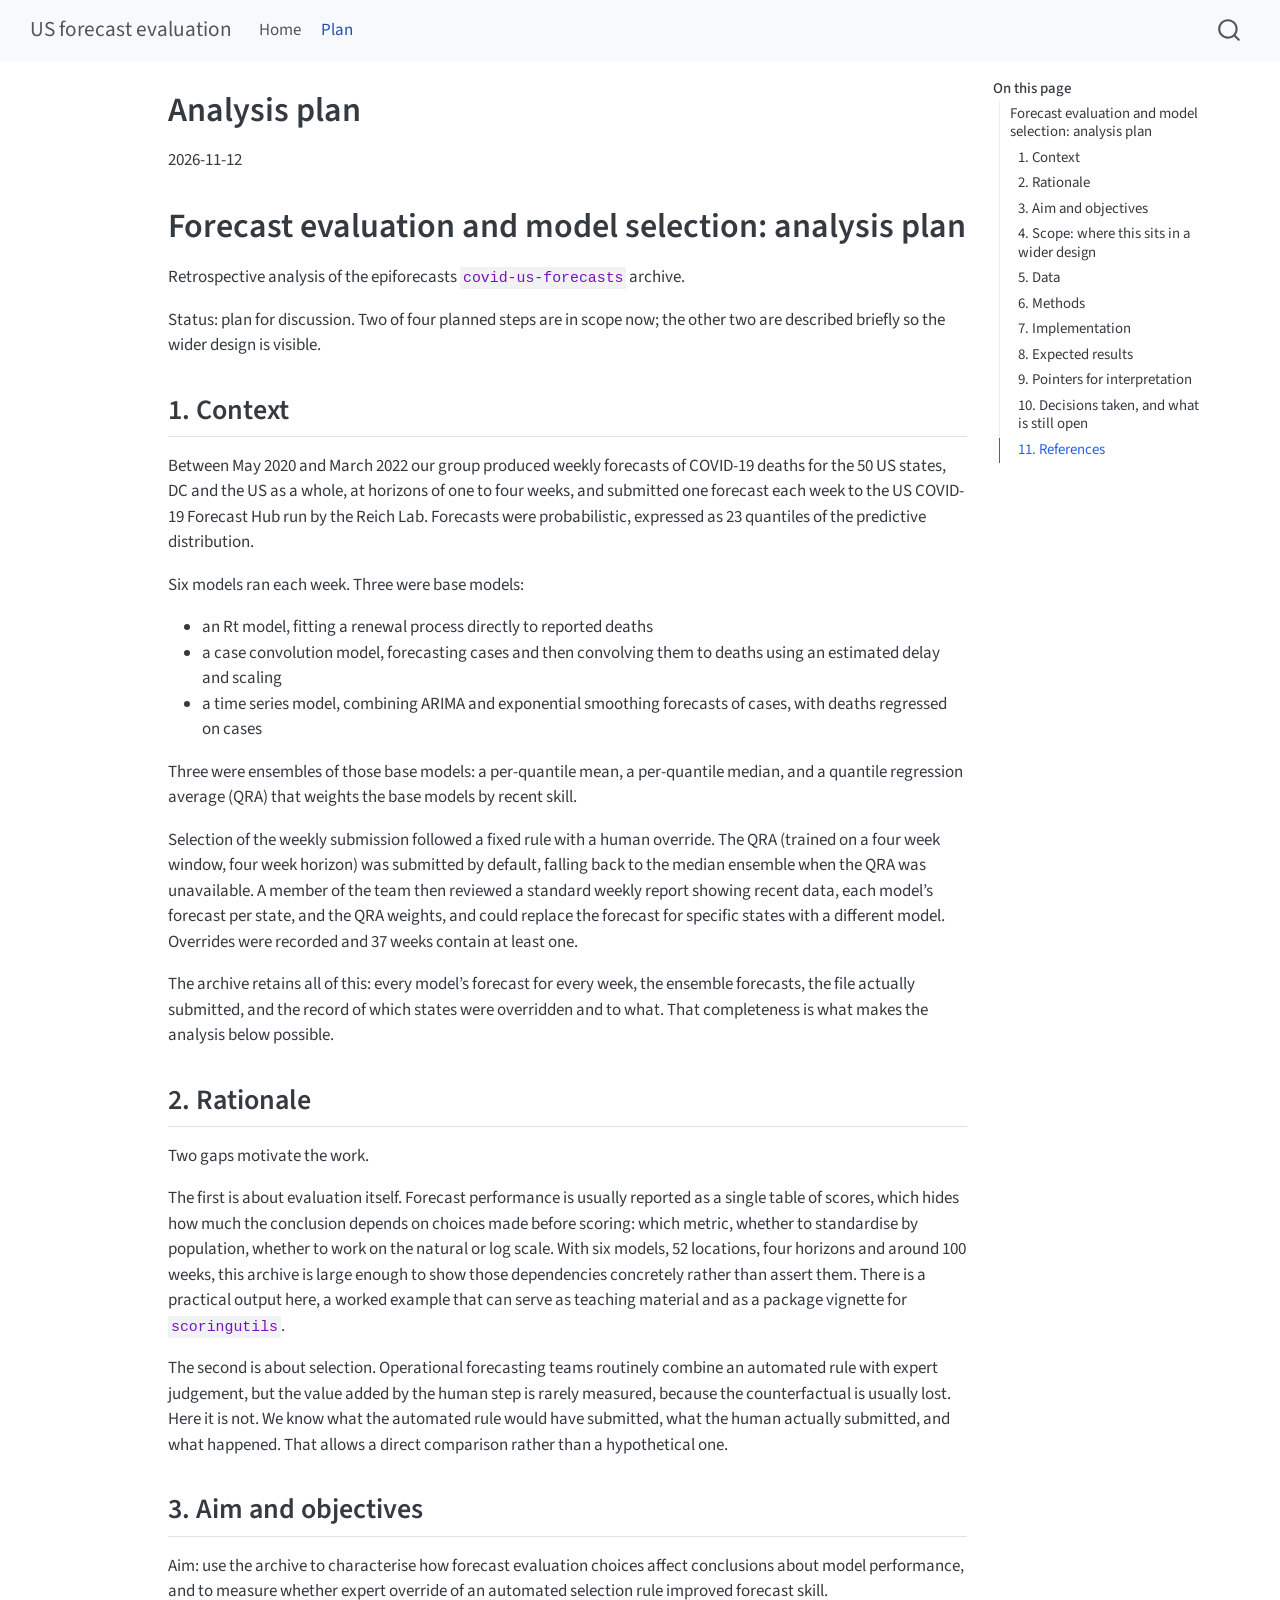
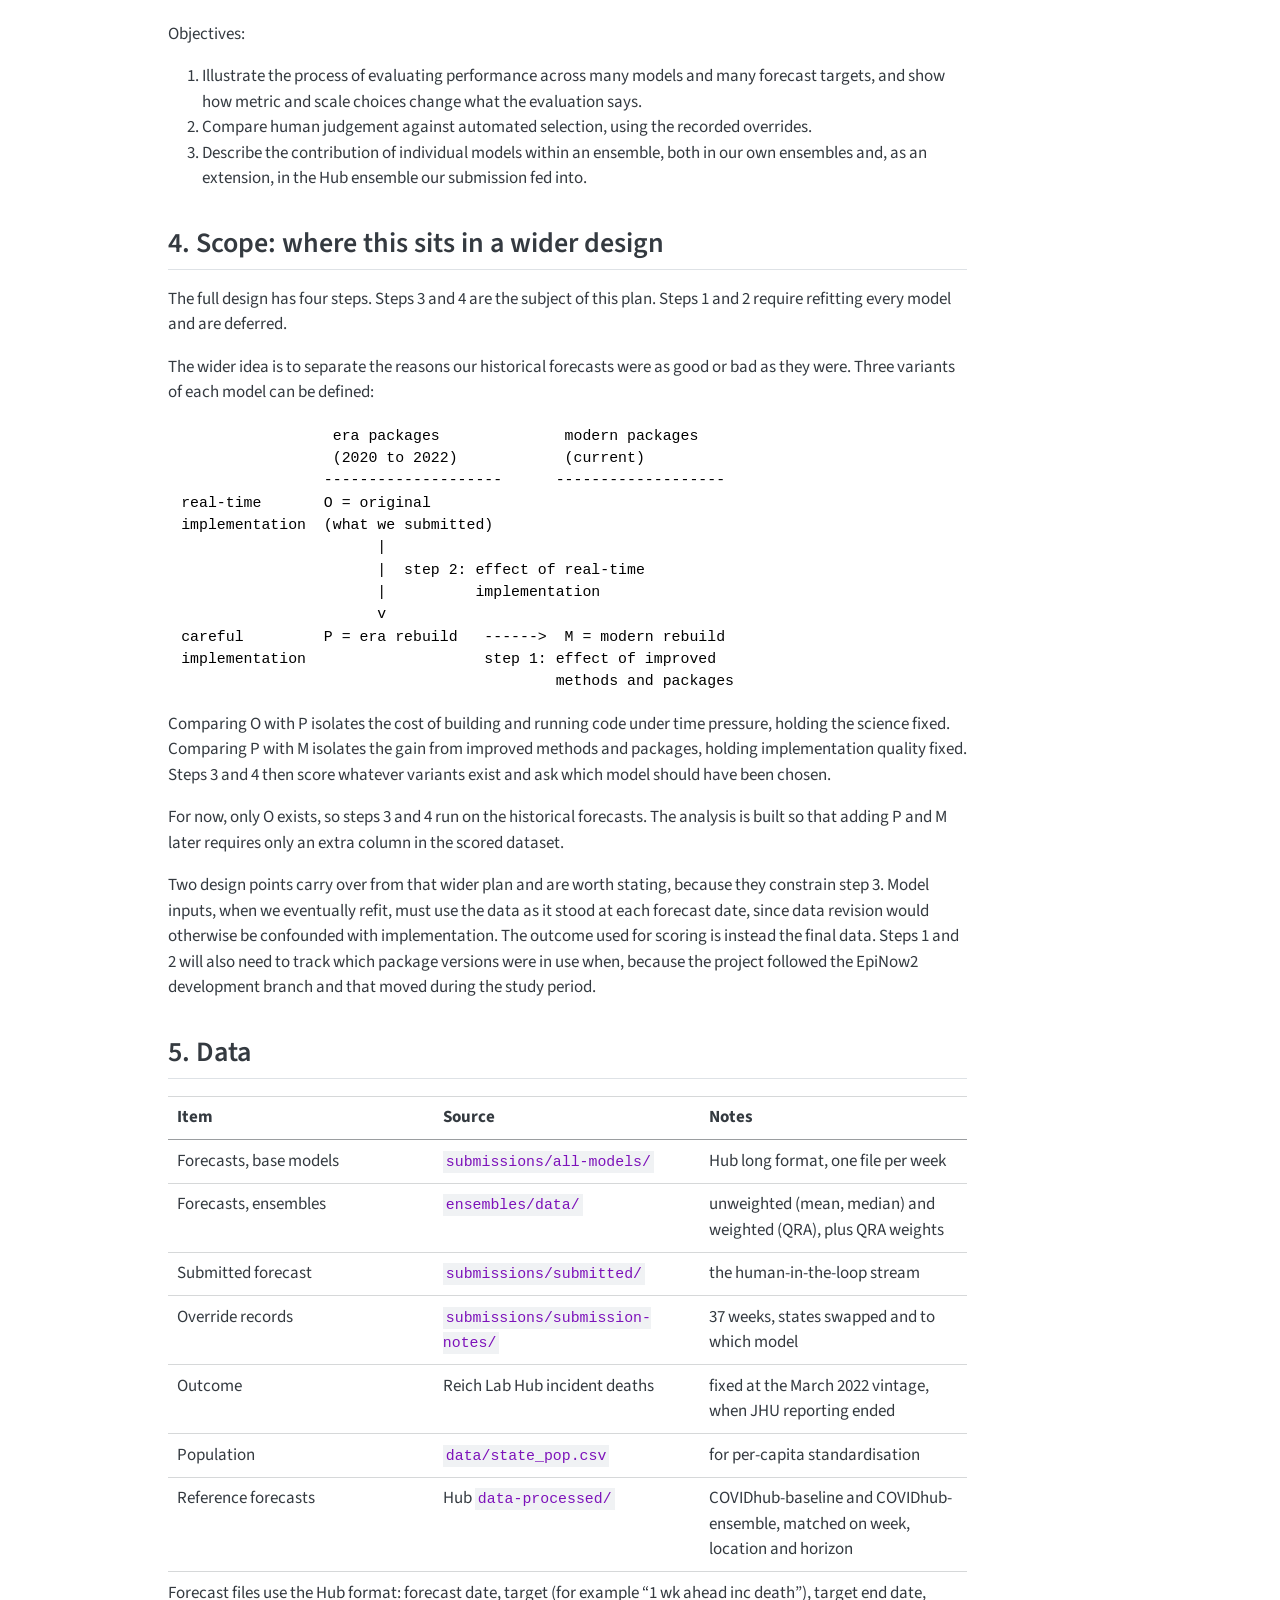
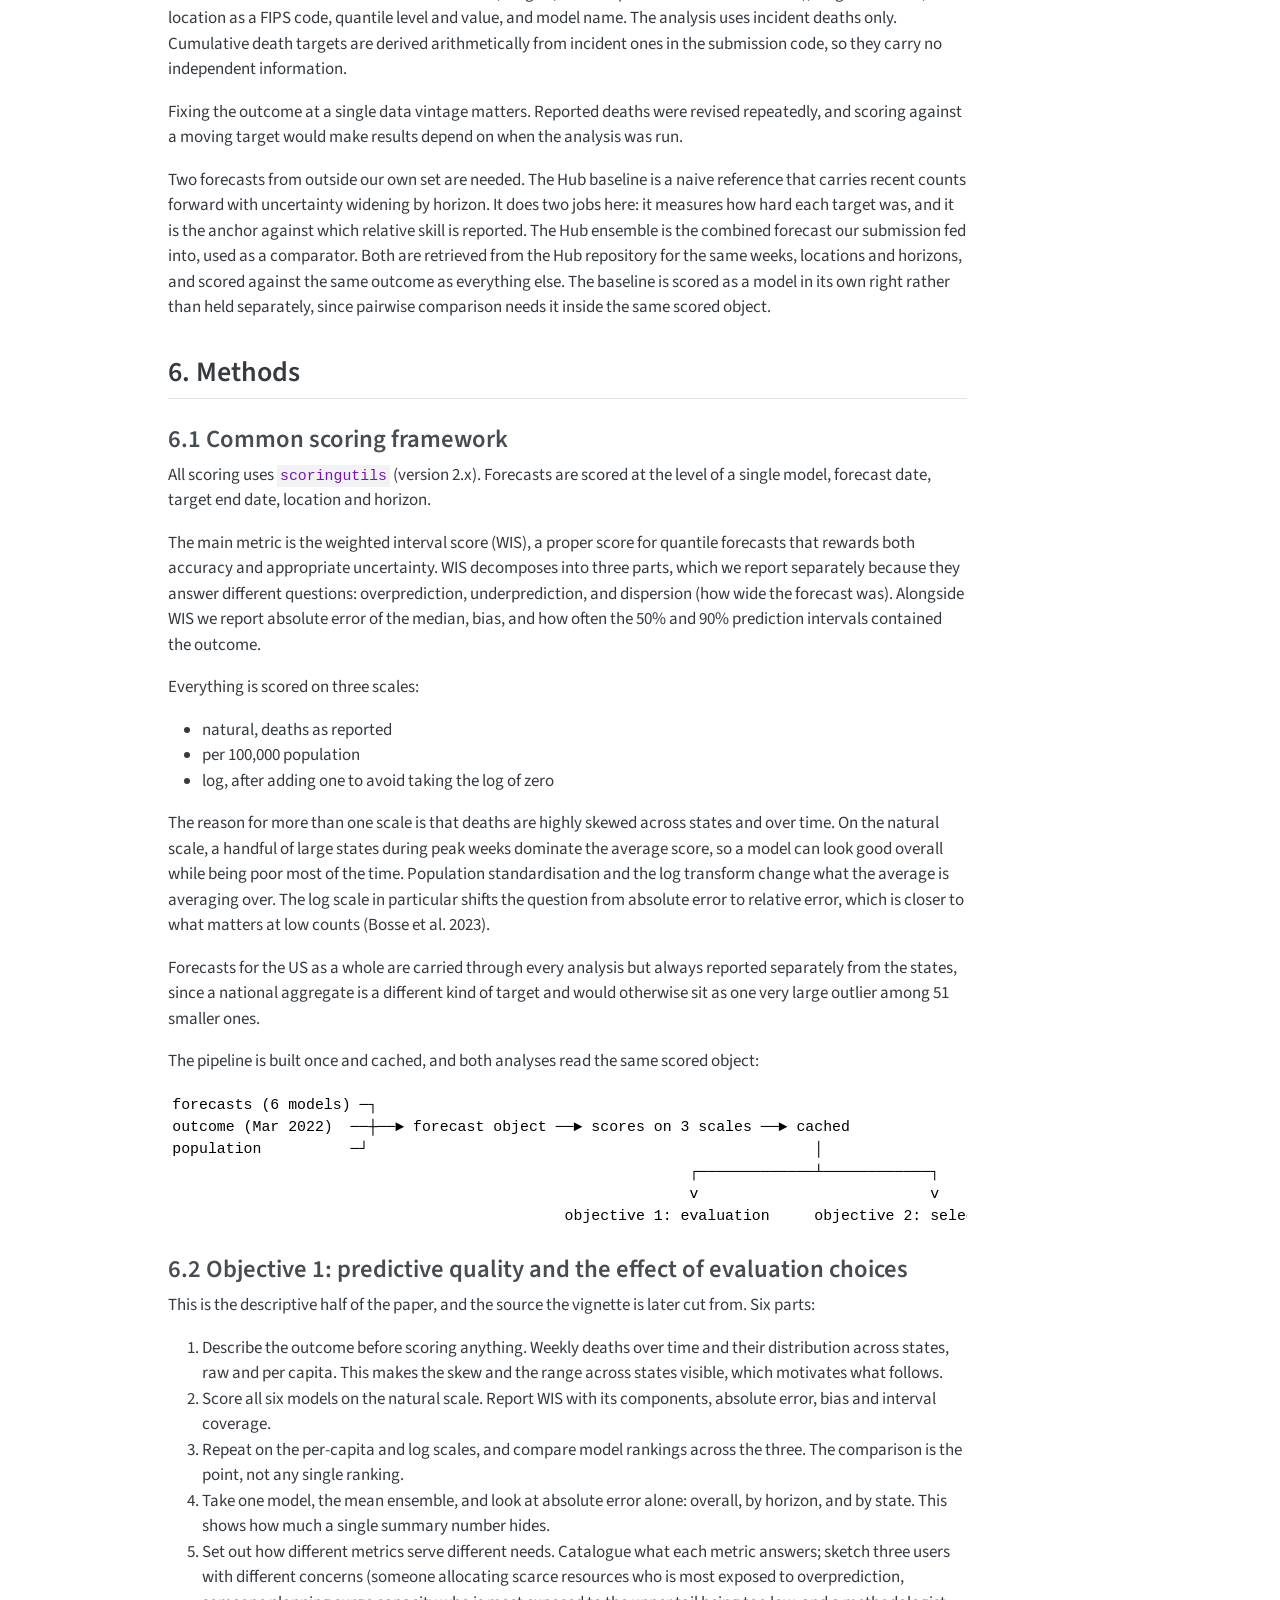
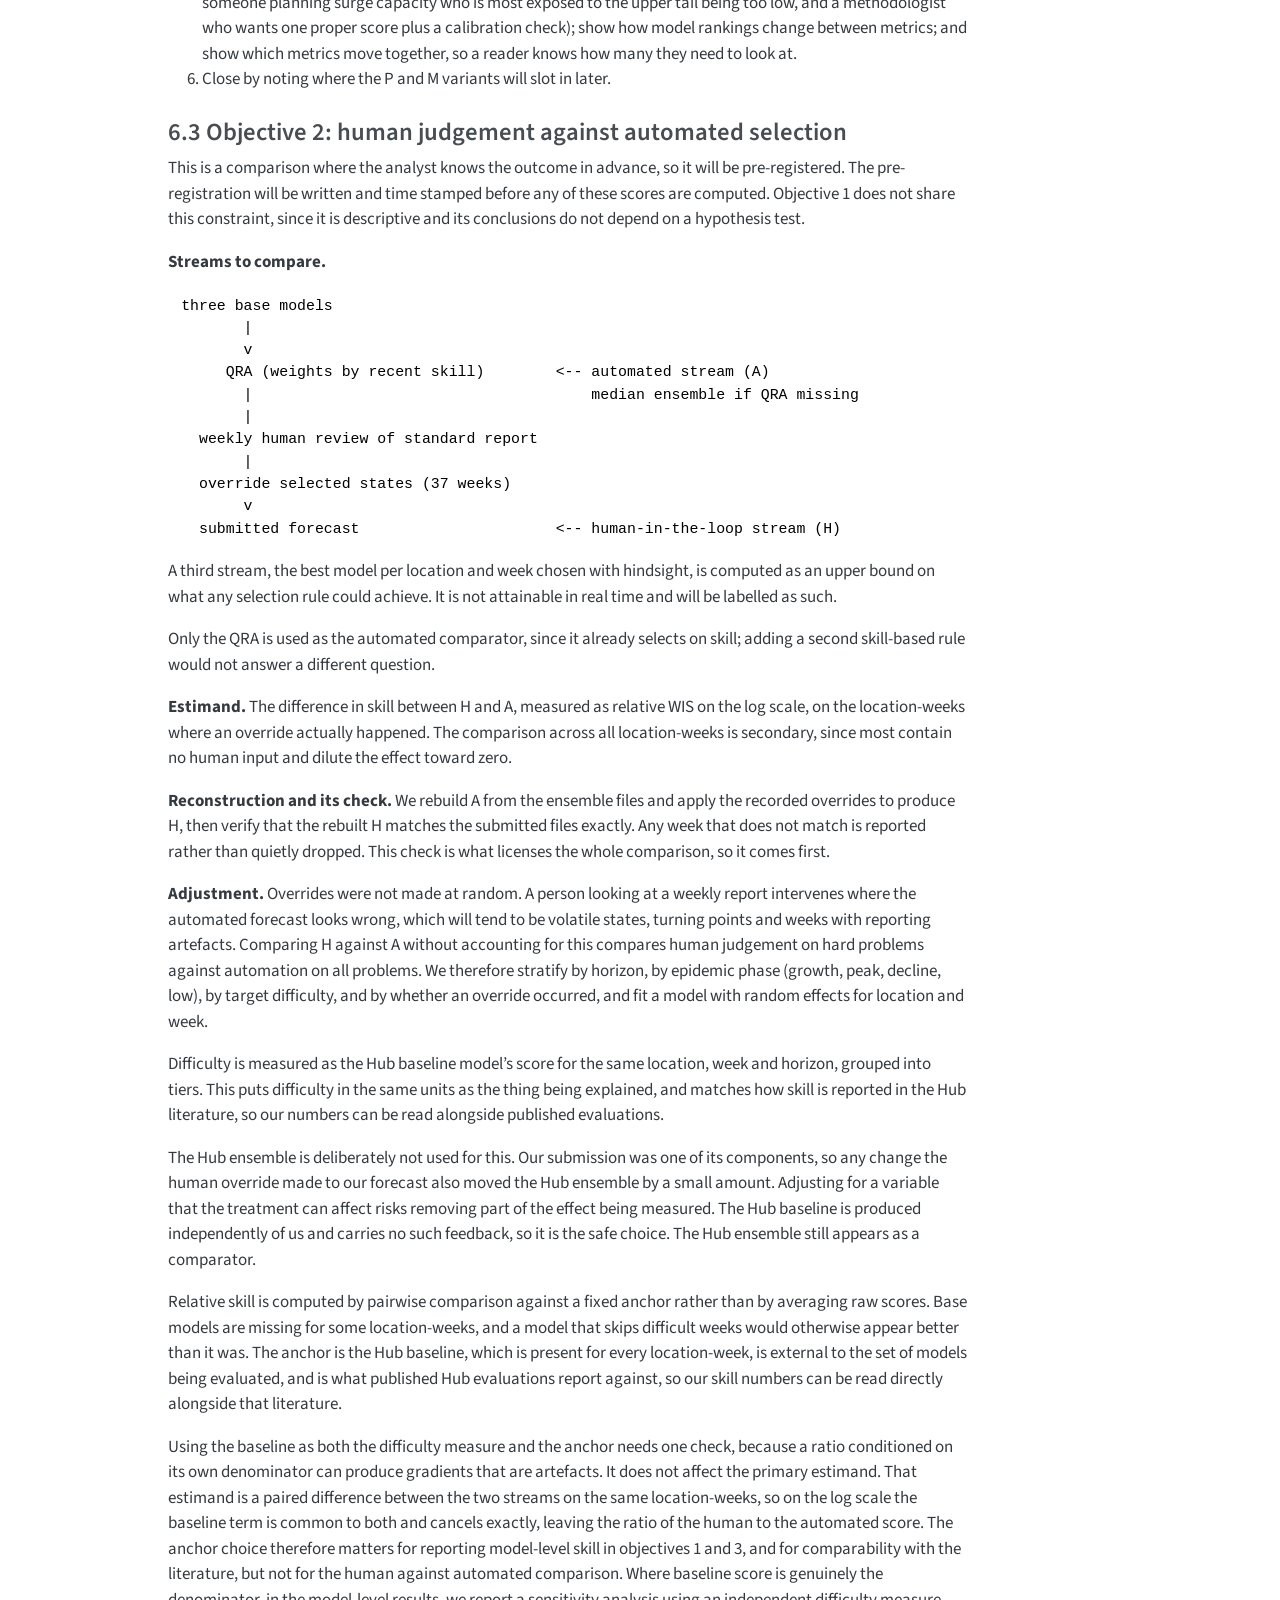
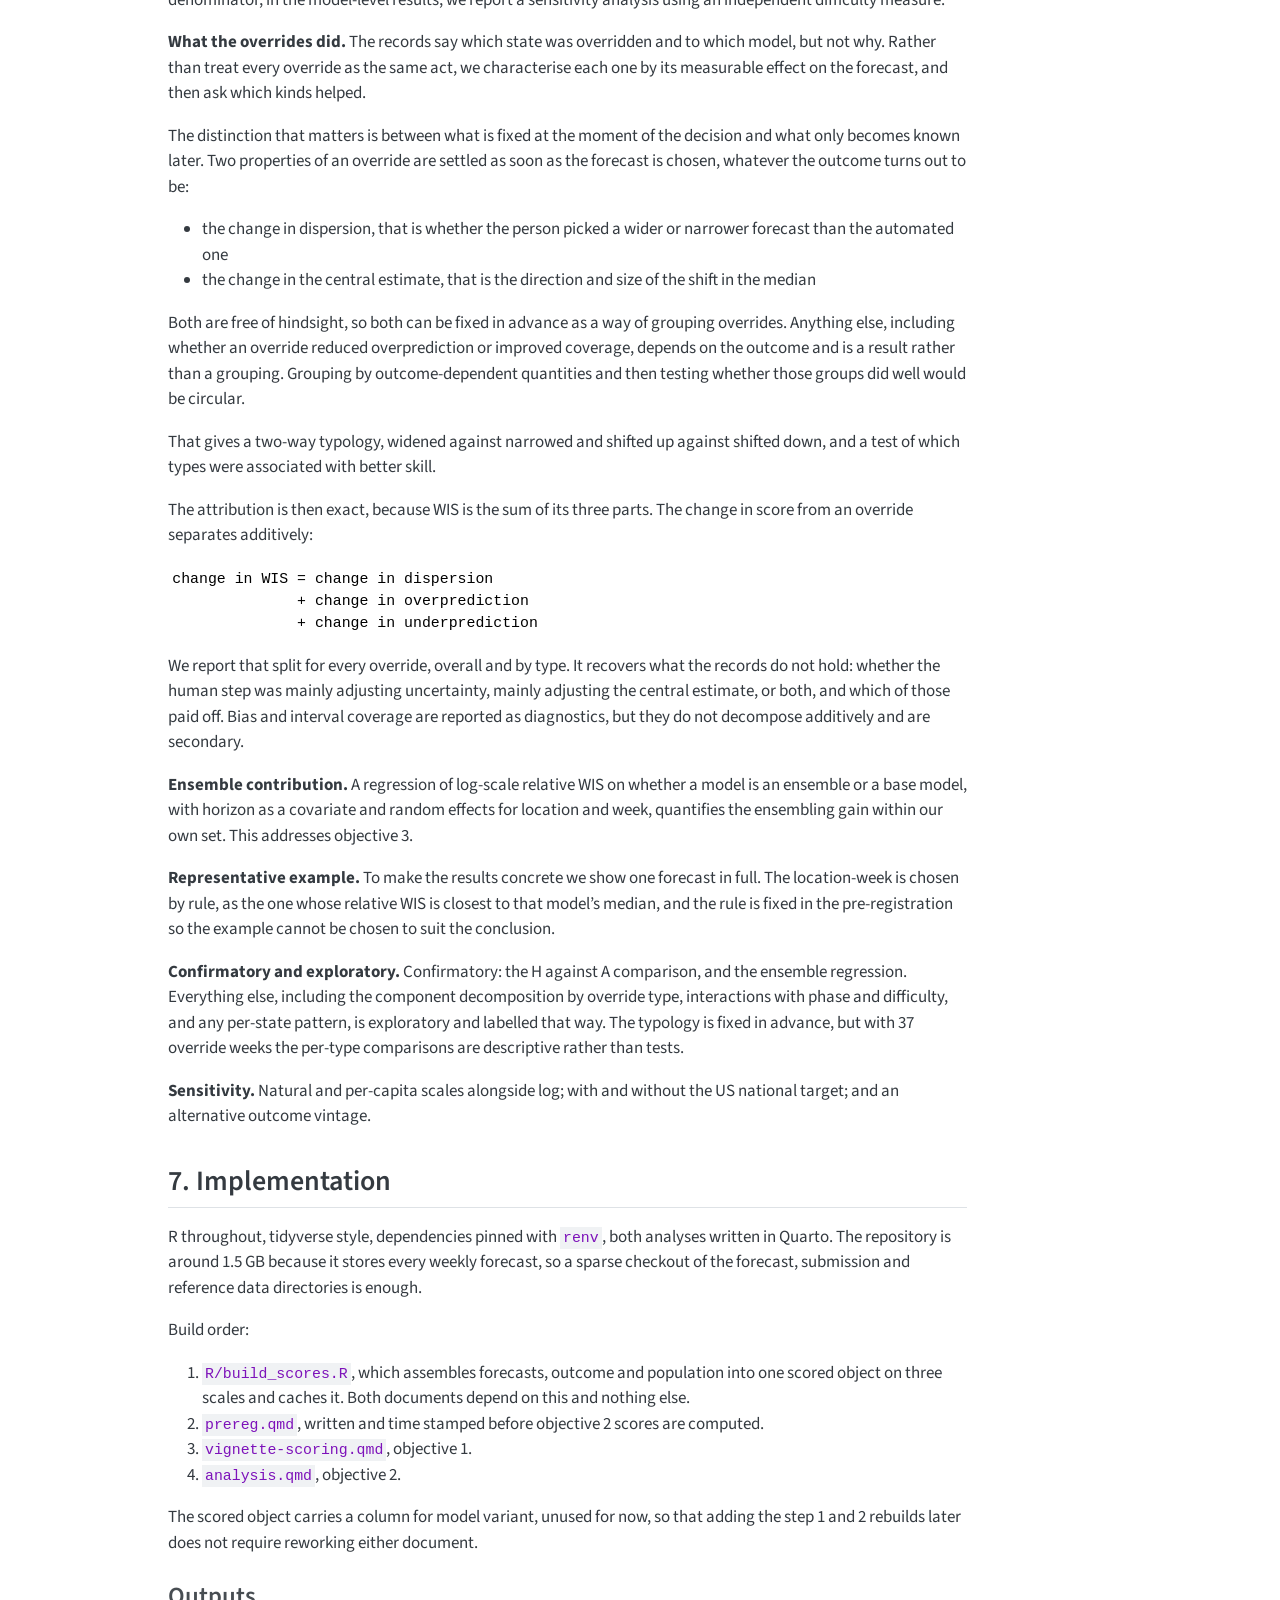
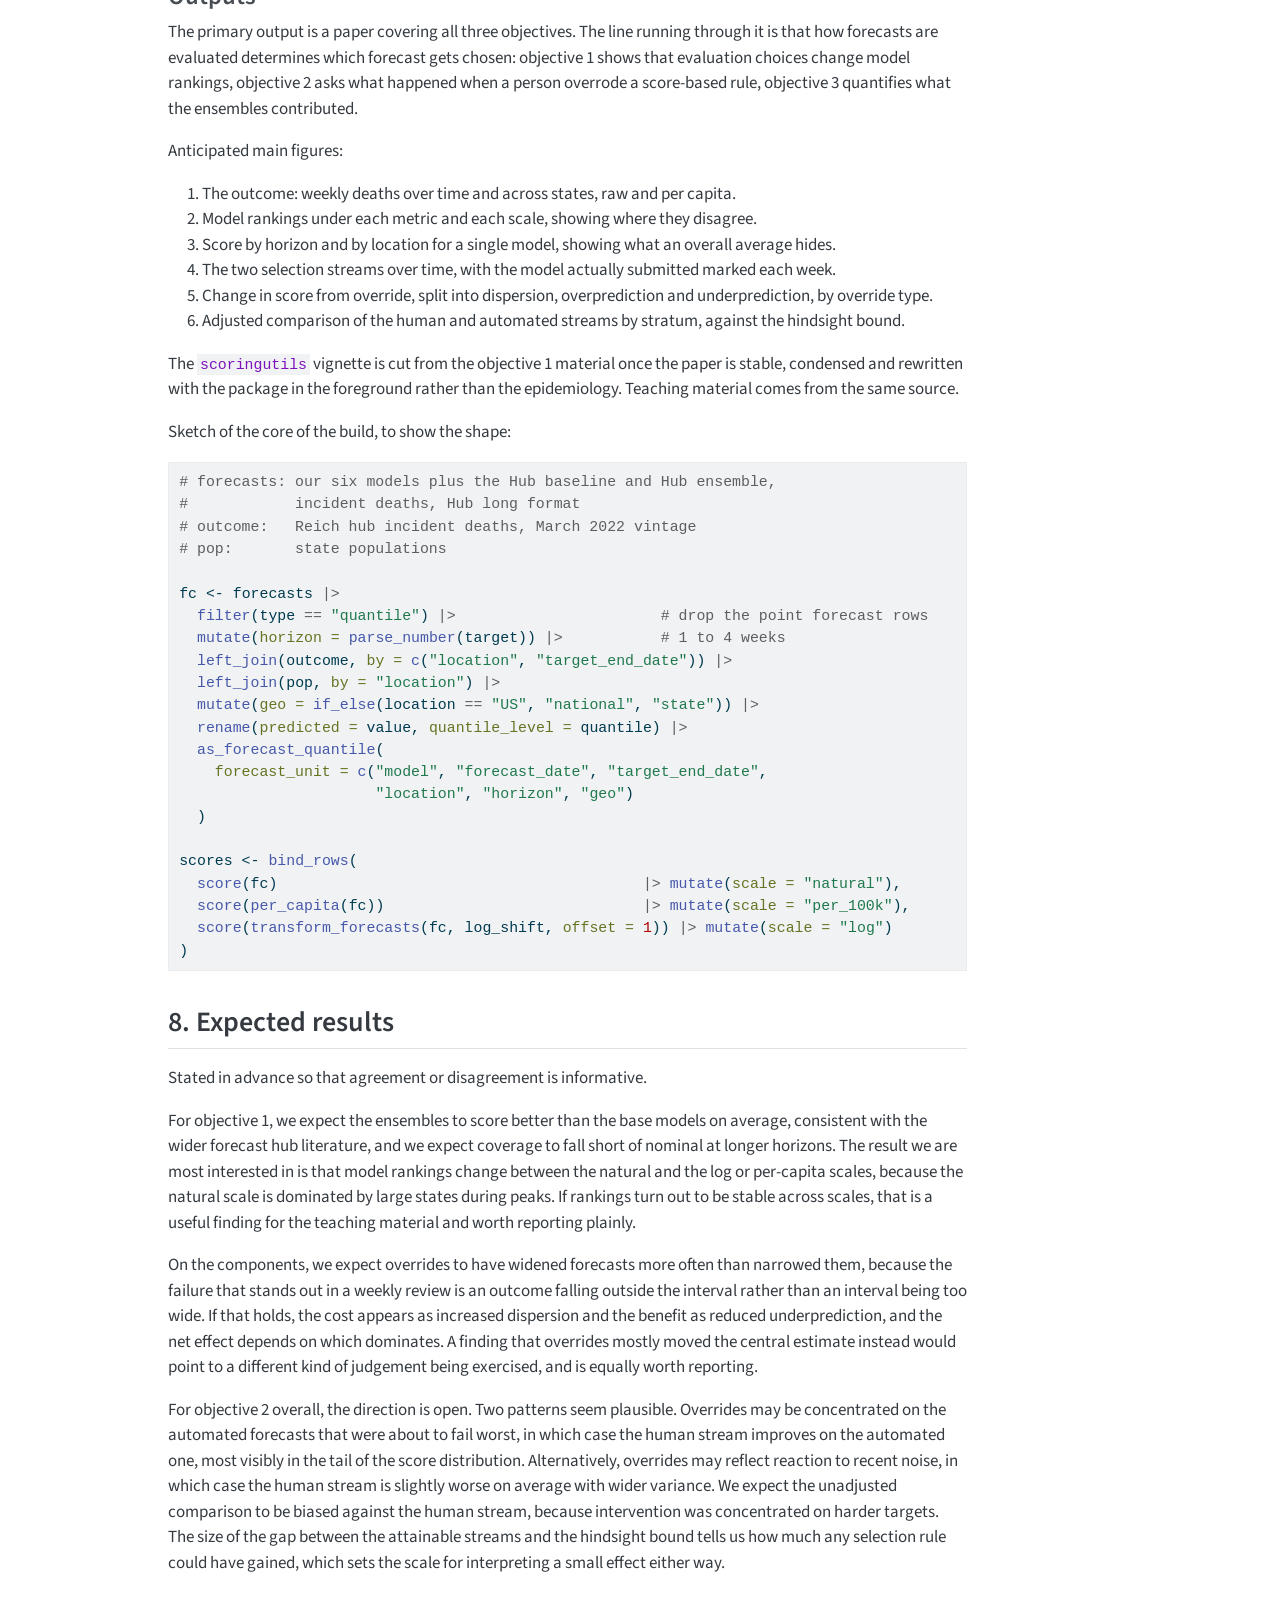
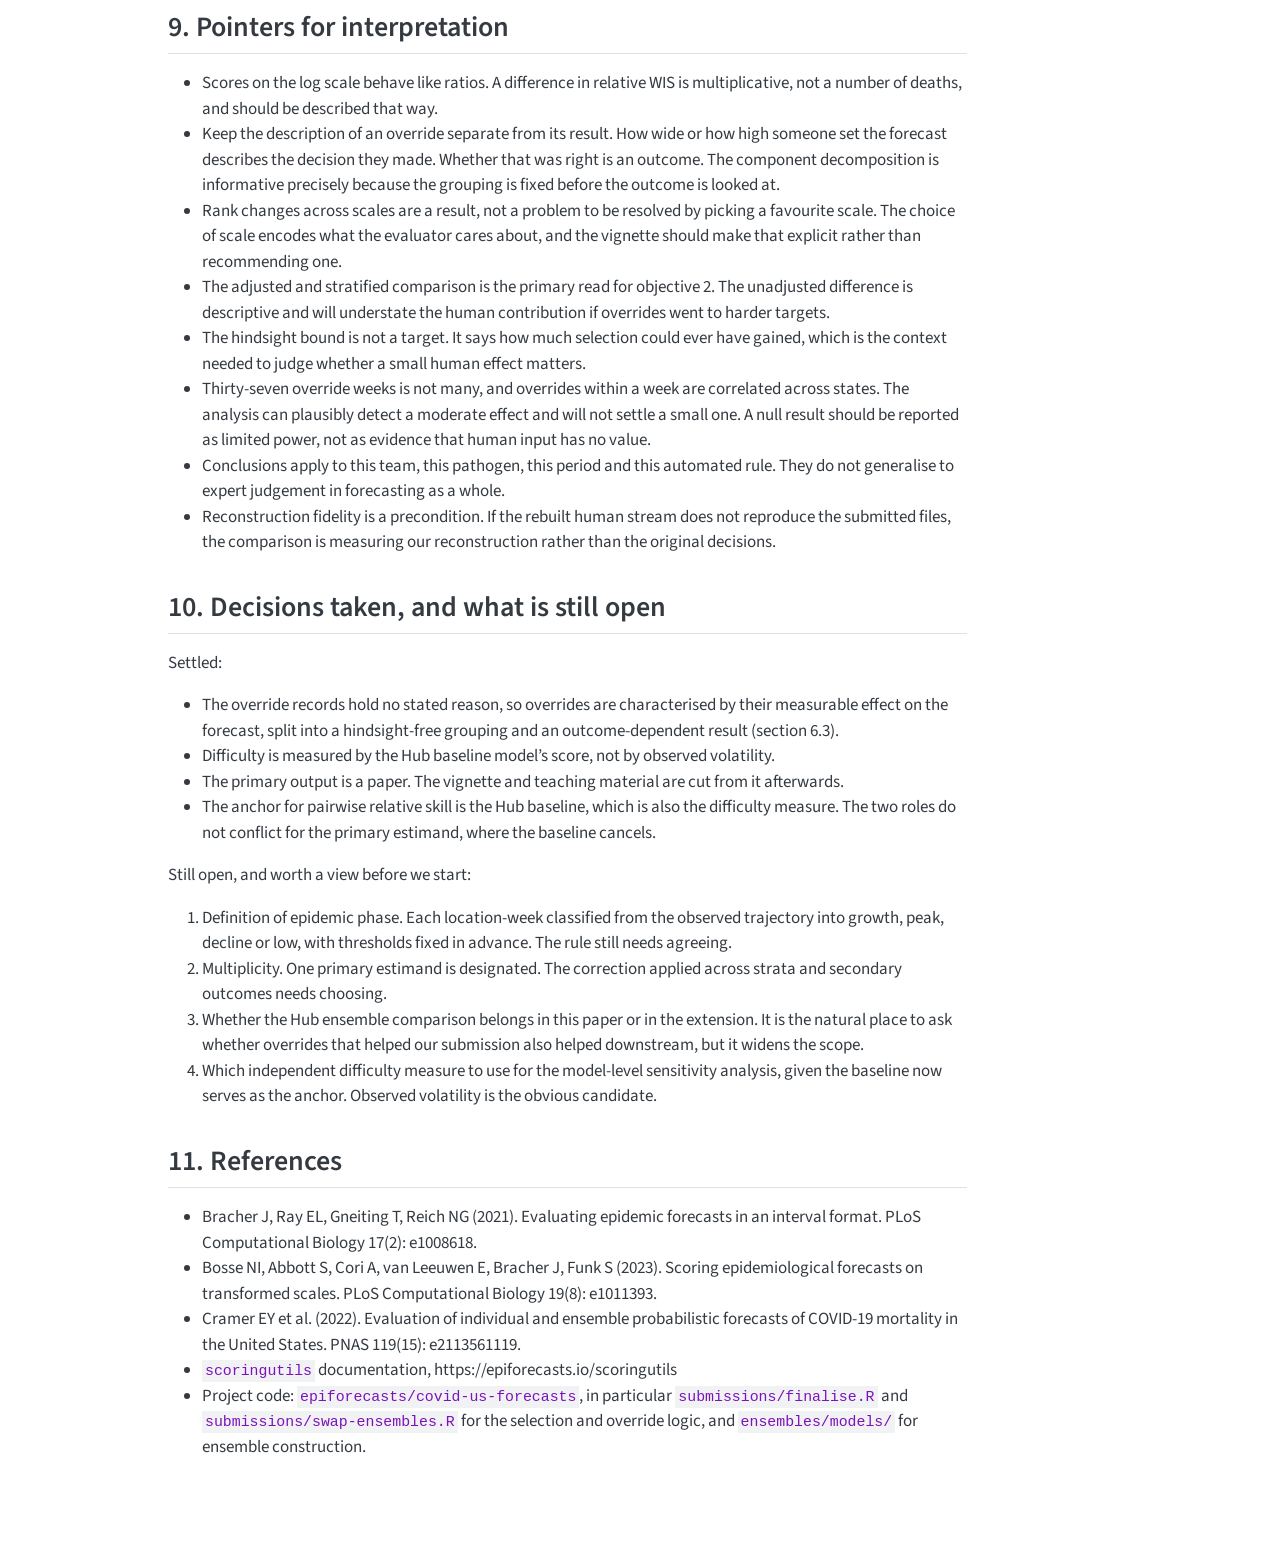
==== commit 0d365480: "Built site for gh-pages" ====
--- a/notebook/pages/analysis-plan.html
+++ b/notebook/pages/analysis-plan.html
@@ -2,7 +2,7 @@
 <html xmlns="http://www.w3.org/1999/xhtml" lang="en" xml:lang="en"><head>
 
 <meta charset="utf-8">
-<meta name="generator" content="quarto-1.7.32">
+<meta name="generator" content="quarto-1.11.9">
 
 <meta name="viewport" content="width=device-width, initial-scale=1.0, user-scalable=yes">
 
@@ -11,10 +11,16 @@
 
 <title>Analysis plan – US forecast evaluation</title>
 <style>
-code{white-space: pre-wrap;}
+/* Default styles provided by pandoc.
+** See https://pandoc.org/MANUAL.html#variables-for-html for config info.
+*/
 span.smallcaps{font-variant: small-caps;}
-div.columns{display: flex; gap: min(4vw, 1.5em);}
-div.column{flex: auto; overflow-x: auto;}
+div.columns{display: flex; gap: 1.5em;}
+div.column{flex: auto;}
+@media screen {
+div.columns{gap: min(4vw, 1.5em);}
+div.column{overflow-x: auto;}
+}
 div.hanging-indent{margin-left: 1.5em; text-indent: -1.5em;}
 ul.task-list{list-style: none;}
 ul.task-list li input[type="checkbox"] {
@@ -69,14 +75,15 @@
 <meta name="quarto:offset" content="../../">
 <script src="../../site_libs/quarto-html/quarto.js" type="module"></script>
 <script src="../../site_libs/quarto-html/tabsets/tabsets.js" type="module"></script>
+<script src="../../site_libs/quarto-html/scrollable-regions/scrollable-regions.js" type="module"></script>
 <script src="../../site_libs/quarto-html/popper.min.js"></script>
 <script src="../../site_libs/quarto-html/tippy.umd.min.js"></script>
 <script src="../../site_libs/quarto-html/anchor.min.js"></script>
 <link href="../../site_libs/quarto-html/tippy.css" rel="stylesheet">
-<link href="../../site_libs/quarto-html/quarto-syntax-highlighting-37eea08aefeeee20ff55810ff984fec1.css" rel="stylesheet" id="quarto-text-highlighting-styles">
+<link href="../../site_libs/quarto-html/quarto-syntax-highlighting-63b5708e65d6cd79cd7618c58d0c21e7.css" rel="stylesheet" id="quarto-text-highlighting-styles">
 <script src="../../site_libs/bootstrap/bootstrap.min.js"></script>
 <link href="../../site_libs/bootstrap/bootstrap-icons.css" rel="stylesheet">
-<link href="../../site_libs/bootstrap/bootstrap-7ab7eb6f69b5f1660abf394e13e363fe.min.css" rel="stylesheet" append-hash="true" id="quarto-bootstrap" data-mode="light">
+<link href="../../site_libs/bootstrap/bootstrap-55dafd1c916ec4cb4cdcca3101f4691d.min.css" rel="stylesheet" append-hash="true" id="quarto-bootstrap" data-mode="light">
 <script id="quarto-search-options" type="application/json">{
   "location": "navbar",
   "copy-button": false,
@@ -108,19 +115,18 @@
 
 </head>
 
-<body class="nav-fixed quarto-light">
+<body class="nav-fixed quarto-light"><a id="quarto-skip-link" class="visually-hidden-focusable" href="#quarto-document-content">Skip to main content</a>
 
 <div id="quarto-search-results"></div>
   <header id="quarto-header" class="headroom fixed-top">
-    <nav class="navbar navbar-expand-lg " data-bs-theme="dark">
+    <nav class="navbar navbar-expand-lg " data-bs-theme="dark" aria-label="Site">
       <div class="navbar-container container-fluid">
       <div class="navbar-brand-container mx-auto">
     <a class="navbar-brand" href="../../index.html">
     <span class="navbar-title">US forecast evaluation</span>
     </a>
   </div>
-            <div id="quarto-search" class="" title="Search"></div>
-          <button class="navbar-toggler" type="button" data-bs-toggle="collapse" data-bs-target="#navbarCollapse" aria-controls="navbarCollapse" role="menu" aria-expanded="false" aria-label="Toggle navigation" onclick="if (window.quartoToggleHeadroom) { window.quartoToggleHeadroom(); }">
+          <button class="navbar-toggler" type="button" data-bs-toggle="collapse" data-bs-target="#navbarCollapse" aria-controls="navbarCollapse" aria-expanded="false" aria-label="Toggle navigation" onclick="if (window.quartoToggleHeadroom) { window.quartoToggleHeadroom(); }">
   <span class="navbar-toggler-icon"></span>
 </button>
           <div class="collapse navbar-collapse" id="navbarCollapse">
@@ -137,6 +143,7 @@
           </div> <!-- /navcollapse -->
             <div class="quarto-navbar-tools">
 </div>
+            <div id="quarto-search" class="" title="Search"></div>
       </div> <!-- /container-fluid -->
     </nav>
 </header>
@@ -145,7 +152,7 @@
 <!-- sidebar -->
 <!-- margin-sidebar -->
     <div id="quarto-margin-sidebar" class="sidebar margin-sidebar">
-        <nav id="TOC" role="doc-toc" class="toc-active">
+        <nav id="TOC" role="doc-toc" aria-labelledby="toc-title" class="toc-active">
     <h2 id="toc-title">On this page</h2>
    
   <ul>
@@ -175,7 +182,7 @@
 </nav>
     </div>
 <!-- main -->
-<main class="content" id="quarto-document-content"><header id="title-block-header" class="quarto-title-block"><h1 class="title display-7">Analysis plan</h1></header>
+<main class="content" id="quarto-document-content" tabindex="-1"><header id="title-block-header" class="quarto-title-block"><h1 class="title display-7">Analysis plan</h1></header>
 
 <header id="title-block-header">
 
@@ -397,7 +404,7 @@
 </ol>
 <p>The <code>scoringutils</code> vignette is cut from the objective 1 material once the paper is stable, condensed and rewritten with the package in the foreground rather than the epidemiology. Teaching material comes from the same source.</p>
 <p>Sketch of the core of the build, to show the shape:</p>
-<div class="sourceCode" id="cb5"><pre class="sourceCode r code-with-copy"><code class="sourceCode r"><span id="cb5-1"><a href="#cb5-1" aria-hidden="true" tabindex="-1"></a><span class="co"># forecasts: our six models plus the Hub baseline and Hub ensemble,</span></span>
+<div class="code-copy-outer-scaffold"><div class="sourceCode" id="cb5"><pre class="sourceCode r code-with-copy"><code class="sourceCode r"><span id="cb5-1"><a href="#cb5-1" aria-hidden="true" tabindex="-1"></a><span class="co"># forecasts: our six models plus the Hub baseline and Hub ensemble,</span></span>
 <span id="cb5-2"><a href="#cb5-2" aria-hidden="true" tabindex="-1"></a><span class="co">#            incident deaths, Hub long format</span></span>
 <span id="cb5-3"><a href="#cb5-3" aria-hidden="true" tabindex="-1"></a><span class="co"># outcome:   Reich hub incident deaths, March 2022 vintage</span></span>
 <span id="cb5-4"><a href="#cb5-4" aria-hidden="true" tabindex="-1"></a><span class="co"># pop:       state populations</span></span>
@@ -418,7 +425,7 @@
 <span id="cb5-19"><a href="#cb5-19" aria-hidden="true" tabindex="-1"></a>  <span class="fu">score</span>(fc)                                         <span class="sc">|&gt;</span> <span class="fu">mutate</span>(<span class="at">scale =</span> <span class="st">"natural"</span>),</span>
 <span id="cb5-20"><a href="#cb5-20" aria-hidden="true" tabindex="-1"></a>  <span class="fu">score</span>(<span class="fu">per_capita</span>(fc))                             <span class="sc">|&gt;</span> <span class="fu">mutate</span>(<span class="at">scale =</span> <span class="st">"per_100k"</span>),</span>
 <span id="cb5-21"><a href="#cb5-21" aria-hidden="true" tabindex="-1"></a>  <span class="fu">score</span>(<span class="fu">transform_forecasts</span>(fc, log_shift, <span class="at">offset =</span> <span class="dv">1</span>)) <span class="sc">|&gt;</span> <span class="fu">mutate</span>(<span class="at">scale =</span> <span class="st">"log"</span>)</span>
-<span id="cb5-22"><a href="#cb5-22" aria-hidden="true" tabindex="-1"></a>)</span></code><button title="Copy to Clipboard" class="code-copy-button"><i class="bi"></i></button></pre></div>
+<span id="cb5-22"><a href="#cb5-22" aria-hidden="true" tabindex="-1"></a>)</span></code></pre></div><button title="Copy to Clipboard" class="code-copy-button"><i class="bi"></i></button></div>
 </section>
 </section>
 <section id="expected-results" class="level2">
@@ -524,13 +531,14 @@
       e.clearSelection();
     }
     const getTextToCopy = function(trigger) {
-        const codeEl = trigger.previousElementSibling.cloneNode(true);
-        for (const childEl of codeEl.children) {
-          if (isCodeAnnotation(childEl)) {
-            childEl.remove();
-          }
-        }
-        return codeEl.innerText;
+      const outerScaffold = trigger.parentElement.cloneNode(true);
+      const codeEl = outerScaffold.querySelector('code');
+      for (const childEl of codeEl.children) {
+        if (isCodeAnnotation(childEl)) {
+          childEl.remove();
+        }
+      }
+      return codeEl.innerText;
     }
     const clipboard = new window.ClipboardJS('.code-copy-button:not([data-in-quarto-modal])', {
       text: getTextToCopy
@@ -550,7 +558,8 @@
           return filterRegex.test(href) || localhostRegex.test(href) || mailtoRegex.test(href);
       }
       // Inspect non-navigation links and adorn them if external
-     var links = window.document.querySelectorAll('a[href]:not(.nav-link):not(.navbar-brand):not(.toc-action):not(.sidebar-link):not(.sidebar-item-toggle):not(.pagination-link):not(.no-external):not([aria-hidden]):not(.dropdown-item):not(.quarto-navigation-tool):not(.about-link)');
+      window.quartoDecorateExternalLinks = function (root) {
+     var links = (root || window.document).querySelectorAll('a[href]:not(.nav-link):not(.navbar-brand):not(.toc-action):not(.sidebar-link):not(.sidebar-item-toggle):not(.pagination-link):not(.no-external):not([aria-hidden]):not(.dropdown-item):not(.quarto-navigation-tool):not(.about-link)');
       for (var i=0; i<links.length; i++) {
         const link = links[i];
         if (!isInternal(link.href)) {
@@ -559,8 +568,69 @@
           if (link.dataset.originalHref !== undefined) {
             link.href = link.dataset.originalHref;
           }
-        }
-      }
+          if (!link.classList.contains('no-external-icon')) {
+          }
+        }
+      }
+      };
+      window.quartoDecorateExternalLinks(window.document);
+    // Esc closes the popup (WCAG 1.4.13) and focus leaving both trigger and
+    // popup closes it (WCAG 2.4.11); tippy handles neither for interactive popups.
+    const hideOnEscAndFocusOut = {
+      name: 'hideOnEscAndFocusOut',
+      defaultValue: true,
+      fn(instance) {
+        const dismiss = () => {
+          // A show scheduled by the trigger delay would otherwise reopen it
+          instance.clearDelayTimeouts();
+          instance.hide();
+        };
+        const onKeyDown = (event) => {
+          if (event.key !== 'Escape') {
+            return;
+          }
+          // Keep Esc from also reaching page handlers (e.g. reveal.js overview),
+          // except an open reveal.js slide menu, which Esc should close too.
+          // The menu handles keys only when its keyboard option is on.
+          const menuHandlesEsc = window.Reveal?.getPlugin?.('menu')?.isOpen() &&
+            window.Reveal.getConfig().menu?.keyboard !== false;
+          if (!menuHandlesEsc) {
+            event.stopPropagation();
+          }
+          if (instance.popper.contains(window.document.activeElement)) {
+            // Disabled while refocusing so the focus trigger does not reopen it
+            instance.disable();
+            instance.reference.focus();
+            instance.enable();
+          }
+          dismiss();
+        };
+        const onFocusOut = (event) => {
+          const target = event.relatedTarget;
+          if (target && !instance.reference.contains(target) &&
+              !instance.popper.contains(target)) {
+            dismiss();
+          }
+        };
+        // On the trigger too: a click trigger (code-annotations: select) has no
+        // blur handling. Attached for the instance's lifetime so leaving the
+        // trigger also cancels a show still pending on the trigger delay.
+        instance.reference.addEventListener('focusout', onFocusOut);
+        return {
+          onShow() {
+            window.document.addEventListener('keydown', onKeyDown, true);
+            instance.popper.addEventListener('focusout', onFocusOut);
+          },
+          onHide() {
+            window.document.removeEventListener('keydown', onKeyDown, true);
+            instance.popper.removeEventListener('focusout', onFocusOut);
+          },
+          onDestroy() {
+            instance.reference.removeEventListener('focusout', onFocusOut);
+          },
+        };
+      },
+    };
     function tippyHover(el, contentFn, onTriggerFn, onUntriggerFn) {
       const config = {
         allowHTML: true,
@@ -574,6 +644,7 @@
         interactiveBorder: 10,
         theme: 'quarto',
         placement: 'bottom-start',
+        plugins: [hideOnEscAndFocusOut],
       };
       if (contentFn) {
         config.content = contentFn;
@@ -736,44 +807,54 @@
           const lineIds = lines.map((line) => {
             return targetCell + "-" + line;
           })
-          let top = null;
-          let height = null;
-          let parent = null;
+          // Each band is positioned against its own containing block, which is
+          // not the offsetParent of the lines, so place it from client rects.
+          const placeBand = (band, firstEl, lastEl, codeBlock) => {
+            const container = band.offsetParent;
+            if (container === null) {
+              return;
+            }
+            const containerRect = container.getBoundingClientRect();
+            // Reveal.js scales slides with a transform, so convert client
+            // pixels back to the CSS pixels of the container.
+            const scale = containerRect.height / container.offsetHeight || 1;
+            const firstRect = firstEl.getBoundingClientRect();
+            const lastRect = lastEl.getBoundingClientRect();
+            const top = (firstRect.top - containerRect.top) / scale - container.clientTop + container.scrollTop;
+            const height = (lastRect.bottom - firstRect.top) / scale;
+            band.style.top = top - 2 + "px";
+            band.style.height = height + 4 + "px";
+            if (codeBlock) {
+              // Without the copy button wrapper, the containing block is wider
+              // than the code block, so span the code block explicitly.
+              const blockRect = codeBlock.getBoundingClientRect();
+              band.style.left = (blockRect.left - containerRect.left) / scale - container.clientLeft + container.scrollLeft + "px";
+              band.style.width = blockRect.width / scale + "px";
+            }
+          };
           if (lineIds.length > 0) {
-              //compute the position of the single el (top and bottom and make a div)
-              const el = window.document.getElementById(lineIds[0]);
-              top = el.offsetTop;
-              height = el.offsetHeight;
-              parent = el.parentElement.parentElement;
-            if (lineIds.length > 1) {
-              const lastEl = window.document.getElementById(lineIds[lineIds.length - 1]);
-              const bottom = lastEl.offsetTop + lastEl.offsetHeight;
-              height = bottom - top;
+            const el = window.document.getElementById(lineIds[0]);
+            const lastEl = window.document.getElementById(lineIds[lineIds.length - 1]);
+            const parent = el.parentElement.parentElement;
+            // cook up a div (if necessary) and position it
+            let div = window.document.getElementById("code-annotation-line-highlight");
+            if (div === null) {
+              div = window.document.createElement("div");
+              div.setAttribute("id", "code-annotation-line-highlight");
+              div.style.position = 'absolute';
+              parent.appendChild(div);
             }
-            if (top !== null && height !== null && parent !== null) {
-              // cook up a div (if necessary) and position it 
-              let div = window.document.getElementById("code-annotation-line-highlight");
-              if (div === null) {
-                div = window.document.createElement("div");
-                div.setAttribute("id", "code-annotation-line-highlight");
-                div.style.position = 'absolute';
-                parent.appendChild(div);
-              }
-              div.style.top = top - 2 + "px";
-              div.style.height = height + 4 + "px";
-              div.style.left = 0;
-              let gutterDiv = window.document.getElementById("code-annotation-line-highlight-gutter");
-              if (gutterDiv === null) {
-                gutterDiv = window.document.createElement("div");
-                gutterDiv.setAttribute("id", "code-annotation-line-highlight-gutter");
-                gutterDiv.style.position = 'absolute';
-                const codeCell = window.document.getElementById(targetCell);
-                const gutter = codeCell.querySelector('.code-annotation-gutter');
-                gutter.appendChild(gutterDiv);
-              }
-              gutterDiv.style.top = top - 2 + "px";
-              gutterDiv.style.height = height + 4 + "px";
+            placeBand(div, el, lastEl, parent.closest("div.sourceCode") || parent);
+            let gutterDiv = window.document.getElementById("code-annotation-line-highlight-gutter");
+            if (gutterDiv === null) {
+              gutterDiv = window.document.createElement("div");
+              gutterDiv.setAttribute("id", "code-annotation-line-highlight-gutter");
+              gutterDiv.style.position = 'absolute';
+              const codeCell = window.document.getElementById(targetCell);
+              const gutter = codeCell.querySelector('.code-annotation-gutter');
+              gutter.appendChild(gutterDiv);
             }
+            placeBand(gutterDiv, el, lastEl);
             selectedAnnoteEl = annoteEl;
           }
         };
@@ -872,6 +953,9 @@
     }
   });
   </script>
+  <script type="application/javascript">
+  window.quartoScrollableRegionsLabels = {"code":"Scrollable code","output":"Scrollable output"};
+  </script>
 </div> <!-- /content -->
 
 
--- a/site_libs/quarto-html/quarto-syntax-highlighting-63b5708e65d6cd79cd7618c58d0c21e7.css
+++ b/site_libs/quarto-html/quarto-syntax-highlighting-63b5708e65d6cd79cd7618c58d0c21e7.css
@@ -0,0 +1,236 @@
+/* quarto syntax highlight colors */
+:root {
+  --quarto-hl-ot-color: #003B4F;
+  --quarto-hl-at-color: #657422;
+  --quarto-hl-ss-color: #20794D;
+  --quarto-hl-an-color: #5E5E5E;
+  --quarto-hl-fu-color: #4758AB;
+  --quarto-hl-st-color: #20794D;
+  --quarto-hl-cf-color: #003B4F;
+  --quarto-hl-op-color: #5E5E5E;
+  --quarto-hl-er-color: #AD0000;
+  --quarto-hl-bn-color: #AD0000;
+  --quarto-hl-al-color: #AD0000;
+  --quarto-hl-va-color: #111111;
+  --quarto-hl-bu-color: inherit;
+  --quarto-hl-ex-color: inherit;
+  --quarto-hl-pp-color: #AD0000;
+  --quarto-hl-in-color: #5E5E5E;
+  --quarto-hl-vs-color: #20794D;
+  --quarto-hl-wa-color: #5E5E5E;
+  --quarto-hl-do-color: #5E5E5E;
+  --quarto-hl-im-color: #00769E;
+  --quarto-hl-ch-color: #20794D;
+  --quarto-hl-dt-color: #AD0000;
+  --quarto-hl-fl-color: #AD0000;
+  --quarto-hl-co-color: #5E5E5E;
+  --quarto-hl-cv-color: #5E5E5E;
+  --quarto-hl-cn-color: #8f5902;
+  --quarto-hl-sc-color: #5E5E5E;
+  --quarto-hl-dv-color: #AD0000;
+  --quarto-hl-kw-color: #003B4F;
+}
+
+/* other quarto variables */
+:root {
+  --quarto-font-monospace: SFMono-Regular, Menlo, Monaco, Consolas, "Liberation Mono", "Courier New", monospace;
+}
+
+/* syntax highlight based on Pandoc's rules */
+pre > code.sourceCode > span {
+  color: #003B4F;
+}
+
+code.sourceCode > span {
+  color: #003B4F;
+}
+
+div.sourceCode,
+div.sourceCode pre.sourceCode {
+  color: #003B4F;
+}
+
+/* Normal */
+code span {
+  color: #003B4F;
+}
+
+/* Alert */
+code span.al {
+  color: #AD0000;
+  font-style: inherit;
+}
+
+/* Annotation */
+code span.an {
+  color: #5E5E5E;
+  font-style: inherit;
+}
+
+/* Attribute */
+code span.at {
+  color: #657422;
+  font-style: inherit;
+}
+
+/* BaseN */
+code span.bn {
+  color: #AD0000;
+  font-style: inherit;
+}
+
+/* BuiltIn */
+code span.bu {
+  font-style: inherit;
+}
+
+/* ControlFlow */
+code span.cf {
+  color: #003B4F;
+  font-weight: bold;
+  font-style: inherit;
+}
+
+/* Char */
+code span.ch {
+  color: #20794D;
+  font-style: inherit;
+}
+
+/* Constant */
+code span.cn {
+  color: #8f5902;
+  font-style: inherit;
+}
+
+/* Comment */
+code span.co {
+  color: #5E5E5E;
+  font-style: inherit;
+}
+
+/* CommentVar */
+code span.cv {
+  color: #5E5E5E;
+  font-style: italic;
+}
+
+/* Documentation */
+code span.do {
+  color: #5E5E5E;
+  font-style: italic;
+}
+
+/* DataType */
+code span.dt {
+  color: #AD0000;
+  font-style: inherit;
+}
+
+/* DecVal */
+code span.dv {
+  color: #AD0000;
+  font-style: inherit;
+}
+
+/* Error */
+code span.er {
+  color: #AD0000;
+  font-style: inherit;
+}
+
+/* Extension */
+code span.ex {
+  font-style: inherit;
+}
+
+/* Float */
+code span.fl {
+  color: #AD0000;
+  font-style: inherit;
+}
+
+/* Function */
+code span.fu {
+  color: #4758AB;
+  font-style: inherit;
+}
+
+/* Import */
+code span.im {
+  color: #00769E;
+  font-style: inherit;
+}
+
+/* Information */
+code span.in {
+  color: #5E5E5E;
+  font-style: inherit;
+}
+
+/* Keyword */
+code span.kw {
+  color: #003B4F;
+  font-weight: bold;
+  font-style: inherit;
+}
+
+/* Operator */
+code span.op {
+  color: #5E5E5E;
+  font-style: inherit;
+}
+
+/* Other */
+code span.ot {
+  color: #003B4F;
+  font-style: inherit;
+}
+
+/* Preprocessor */
+code span.pp {
+  color: #AD0000;
+  font-style: inherit;
+}
+
+/* SpecialChar */
+code span.sc {
+  color: #5E5E5E;
+  font-style: inherit;
+}
+
+/* SpecialString */
+code span.ss {
+  color: #20794D;
+  font-style: inherit;
+}
+
+/* String */
+code span.st {
+  color: #20794D;
+  font-style: inherit;
+}
+
+/* Variable */
+code span.va {
+  color: #111111;
+  font-style: inherit;
+}
+
+/* VerbatimString */
+code span.vs {
+  color: #20794D;
+  font-style: inherit;
+}
+
+/* Warning */
+code span.wa {
+  color: #5E5E5E;
+  font-style: italic;
+}
+
+.prevent-inlining {
+  content: "</";
+}
+
+/*# sourceMappingURL=054cc16b9e9817627be6994582d2ffb5.css.map */
